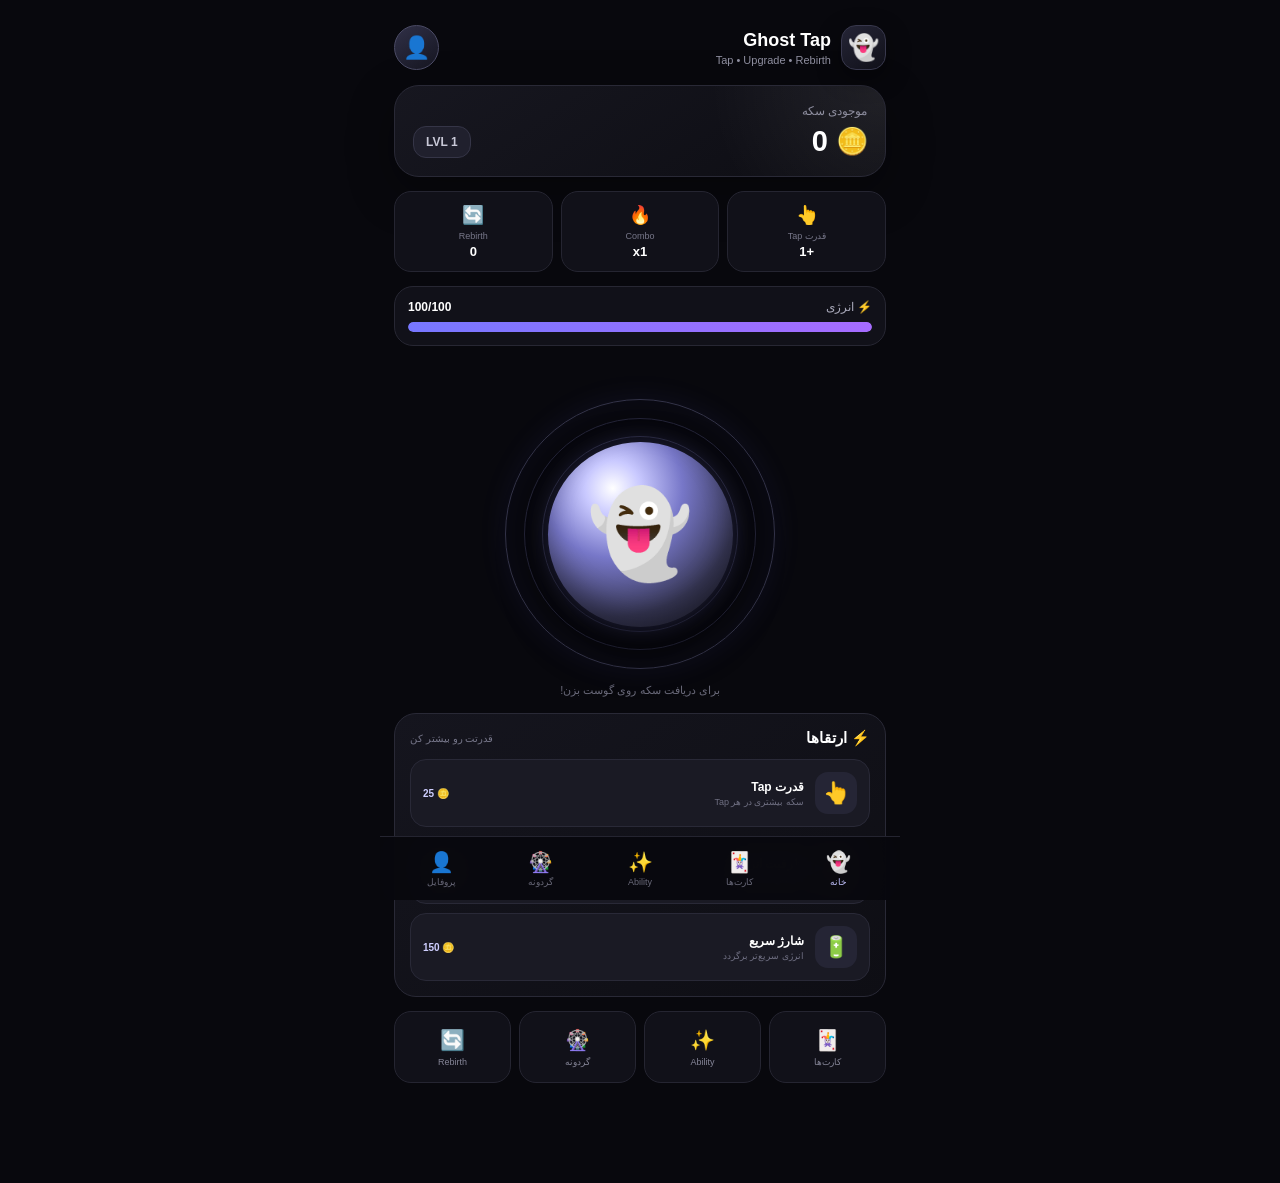
==== index.html @ aca02f4b "Create index.html" ====
<!DOCTYPE html><html lang="fa" dir="rtl">
<head>
<meta charset="UTF-8">
<meta name="viewport" content="width=device-width, initial-scale=1.0, maximum-scale=1.0, user-scalable=no">
<meta name="theme-color" content="#08080d">
<meta name="description" content="Ghost Tap - Tap, Upgrade, Rebirth, Become GOD">
<title>Ghost Tap 👻</title><style>
*{
    box-sizing:border-box;
    -webkit-tap-highlight-color:transparent;
    margin:0;
    padding:0;
}

html,body{
    width:100%;
    min-height:100%;
    background:#08080d;
    color:#fff;
    font-family:Arial,Tahoma,sans-serif;
}

body{
    overflow-x:hidden;
    user-select:none;
}

button{
    font-family:inherit;
    border:none;
    outline:none;
    cursor:pointer;
}

a{
    text-decoration:none;
    color:inherit;
}

.app{
    width:100%;
    max-width:520px;
    min-height:100vh;
    margin:auto;
    padding:14px 14px 100px;
    position:relative;
}

/* =========================
   HEADER
========================= */

.header{
    display:flex;
    align-items:center;
    justify-content:space-between;
    margin-bottom:15px;
}

.brand{
    display:flex;
    align-items:center;
    gap:10px;
}

.brand-icon{
    width:45px;
    height:45px;
    border-radius:15px;
    display:flex;
    align-items:center;
    justify-content:center;
    background:linear-gradient(145deg,#252536,#101019);
    border:1px solid #38384d;
    font-size:25px;
    box-shadow:0 8px 25px rgba(0,0,0,.4);
}

.brand-text h1{
    font-size:18px;
    font-weight:900;
}

.brand-text span{
    display:block;
    color:#8e8e9f;
    font-size:11px;
    margin-top:3px;
}

.profile-mini{
    width:45px;
    height:45px;
    border-radius:50%;
    background:linear-gradient(145deg,#303047,#151520);
    border:1px solid #4b4b65;
    display:flex;
    align-items:center;
    justify-content:center;
    font-size:22px;
}

/* =========================
   COIN CARD
========================= */

.coin-card{
    background:
        radial-gradient(circle at top right,rgba(255,255,255,.08),transparent 35%),
        linear-gradient(145deg,#171720,#0d0d13);
    border:1px solid #292936;
    border-radius:25px;
    padding:18px;
    box-shadow:0 15px 45px rgba(0,0,0,.35);
    margin-bottom:14px;
}

.coin-title{
    color:#8d8d9e;
    font-size:12px;
    margin-bottom:7px;
}

.coin-row{
    display:flex;
    align-items:center;
    justify-content:space-between;
}

.coin-value{
    display:flex;
    align-items:center;
    gap:9px;
    font-size:29px;
    font-weight:900;
    letter-spacing:-1px;
}

.coin-icon{
    font-size:26px;
}

.level-badge{
    padding:8px 12px;
    border-radius:13px;
    background:#20202d;
    border:1px solid #353547;
    color:#c9c9d8;
    font-size:12px;
    font-weight:bold;
}

/* =========================
   STATS
========================= */

.stats{
    display:grid;
    grid-template-columns:repeat(3,1fr);
    gap:8px;
    margin-bottom:14px;
}

.stat{
    background:#111119;
    border:1px solid #252531;
    border-radius:17px;
    padding:12px 7px;
    text-align:center;
}

.stat-icon{
    font-size:18px;
    margin-bottom:5px;
}

.stat-label{
    color:#777789;
    font-size:9px;
}

.stat-value{
    font-size:13px;
    font-weight:900;
    margin-top:3px;
}

/* =========================
   ENERGY
========================= */

.energy-box{
    background:#111119;
    border:1px solid #272733;
    border-radius:19px;
    padding:13px;
    margin-bottom:15px;
}

.energy-head{
    display:flex;
    justify-content:space-between;
    align-items:center;
    margin-bottom:8px;
    font-size:12px;
}

.energy-label{
    color:#aaaabb;
}

.energy-number{
    font-weight:900;
}

.energy-bar{
    width:100%;
    height:10px;
    background:#22222c;
    border-radius:20px;
    overflow:hidden;
}

.energy-fill{
    width:100%;
    height:100%;
    border-radius:20px;
    background:linear-gradient(90deg,#7777ff,#a66cff);
    transition:width .2s ease;
}

/* =========================
   TAP AREA
========================= */

.tap-section{
    text-align:center;
    padding-top:5px;
}

.combo{
    min-height:28px;
    font-size:16px;
    font-weight:900;
    color:#a9a9ff;
    opacity:0;
    transform:translateY(5px);
    transition:.2s;
}

.combo.show{
    opacity:1;
    transform:translateY(0);
}

.tap-zone{
    width:270px;
    height:270px;
    max-width:75vw;
    max-height:75vw;
    margin:5px auto 15px;
    position:relative;
    display:flex;
    align-items:center;
    justify-content:center;
}

.tap-ring{
    position:absolute;
    inset:0;
    border-radius:50%;
    border:1px solid #34344a;
    box-shadow:
        0 0 30px rgba(119,119,255,.08),
        inset 0 0 35px rgba(119,119,255,.05);
}

.tap-ring::before,
.tap-ring::after{
    content:"";
    position:absolute;
    border-radius:50%;
    border:1px solid #252537;
}

.tap-ring::before{
    inset:18px;
}

.tap-ring::after{
    inset:36px;
}

.ghost-button{
    width:185px;
    height:185px;
    border-radius:50%;
    background:
        radial-gradient(circle at 35% 25%,#ffffff,#c9c9ff 15%,#7777c8 38%,#373755 70%,#191923);
    box-shadow:
        0 0 25px rgba(135,135,255,.22),
        0 20px 45px rgba(0,0,0,.5),
        inset 0 -15px 25px rgba(0,0,0,.28);
    position:relative;
    transition:transform .08s,filter .15s;
    display:flex;
    align-items:center;
    justify-content:center;
    font-size:85px;
    z-index:3;
}

.ghost-button:active{
    transform:scale(.91);
    filter:brightness(1.25);
}

.ghost-button.disabled{
    filter:grayscale(1);
    opacity:.5;
}

.tap-hint{
    color:#696979;
    font-size:11px;
}

/* =========================
   FLOATING COINS
========================= */

.float{
    position:fixed;
    pointer-events:none;
    z-index:999;
    font-size:18px;
    font-weight:900;
    color:#ddd;
    animation:floatUp .8s ease-out forwards;
}

@keyframes floatUp{
    0%{
        opacity:1;
        transform:translate(-50%,0) scale(1);
    }
    100%{
        opacity:0;
        transform:translate(-50%,-90px) scale(1.35);
    }
}

/* =========================
   UPGRADE
========================= */

.upgrade-card{
    margin-top:16px;
    background:linear-gradient(145deg,#15151e,#0e0e14);
    border:1px solid #292936;
    border-radius:22px;
    padding:15px;
}

.section-title{
    display:flex;
    align-items:center;
    justify-content:space-between;
    margin-bottom:12px;
}

.section-title h2{
    font-size:15px;
}

.section-title span{
    color:#77778a;
    font-size:10px;
}

.upgrade-list{
    display:grid;
    gap:9px;
}

.upgrade{
    width:100%;
    background:#1a1a24;
    border:1px solid #292937;
    border-radius:16px;
    padding:12px;
    display:flex;
    align-items:center;
    gap:11px;
    color:#fff;
    text-align:right;
}

.upgrade:active{
    transform:scale(.98);
}

.upgrade-icon{
    width:42px;
    height:42px;
    border-radius:13px;
    background:#252535;
    display:flex;
    align-items:center;
    justify-content:center;
    font-size:21px;
}

.upgrade-info{
    flex:1;
}

.upgrade-name{
    font-size:12px;
    font-weight:900;
}

.upgrade-desc{
    color:#707083;
    font-size:9px;
    margin-top:3px;
}

.upgrade-cost{
    color:#cfcfff;
    font-size:10px;
    font-weight:900;
}

/* =========================
   QUICK MENU
========================= */

.quick-menu{
    display:grid;
    grid-template-columns:repeat(4,1fr);
    gap:8px;
    margin-top:14px;
}

.quick{
    min-height:72px;
    background:#111119;
    border:1px solid #252531;
    border-radius:17px;
    display:flex;
    flex-direction:column;
    justify-content:center;
    align-items:center;
    gap:5px;
    font-size:20px;
}

.quick span{
    font-size:9px;
    color:#858597;
}

.quick:active{
    transform:scale(.96);
}

/* =========================
   NAV
========================= */

.bottom-nav{
    position:fixed;
    z-index:100;
    bottom:0;
    left:50%;
    transform:translateX(-50%);
    width:100%;
    max-width:520px;
    padding:8px 12px calc(8px + env(safe-area-inset-bottom));
    background:rgba(8,8,13,.94);
    backdrop-filter:blur(15px);
    border-top:1px solid #242430;
    display:grid;
    grid-template-columns:repeat(5,1fr);
}

.nav-item{
    text-align:center;
    color:#696979;
    font-size:9px;
    padding:5px 0;
}

.nav-item div{
    font-size:20px;
    margin-bottom:3px;
}

.nav-item.active{
    color:#c3c3ff;
}

/* =========================
   TOAST
========================= */

.toast{
    position:fixed;
    z-index:1000;
    top:20px;
    left:50%;
    transform:translate(-50%,-20px);
    opacity:0;
    pointer-events:none;
    background:#20202c;
    border:1px solid #3a3a4e;
    border-radius:14px;
    padding:11px 16px;
    font-size:11px;
    font-weight:bold;
    transition:.25s;
    box-shadow:0 12px 35px rgba(0,0,0,.45);
    white-space:nowrap;
}

.toast.show{
    opacity:1;
    transform:translate(-50%,0);
}

/* =========================
   RESPONSIVE
========================= */

@media(max-width:360px){
    .app{
        padding-left:10px;
        padding-right:10px;
    }

    .ghost-button{
        width:160px;
        height:160px;
        font-size:70px;
    }

    .tap-zone{
        width:235px;
        height:235px;
    }

    .coin-value{
        font-size:25px;
    }
}

@media(min-width:700px){
    .app{
        padding-top:25px;
    }
}
</style></head><body><div class="app"><header class="header">
    <div class="brand">
        <div class="brand-icon">👻</div>
        <div class="brand-text">
            <h1>Ghost Tap</h1>
            <span>Tap • Upgrade • Rebirth</span>
        </div>
    </div>

    <a href="profile.html" class="profile-mini">👤</a>
</header>

<section class="coin-card">
    <div class="coin-title">موجودی سکه</div>

    <div class="coin-row">
        <div class="coin-value">
            <span class="coin-icon">🪙</span>
            <span id="coins">0</span>
        </div>

        <div class="level-badge">
            LVL <span id="level">1</span>
        </div>
    </div>
</section>

<section class="stats">

    <div class="stat">
        <div class="stat-icon">👆</div>
        <div class="stat-label">قدرت Tap</div>
        <div class="stat-value">+<span id="tapPower">1</span></div>
    </div>

    <div class="stat">
        <div class="stat-icon">🔥</div>
        <div class="stat-label">Combo</div>
        <div class="stat-value">x<span id="combo">1</span></div>
    </div>

    <div class="stat">
        <div class="stat-icon">🔄</div>
        <div class="stat-label">Rebirth</div>
        <div class="stat-value"><span id="rebirth">0</span></div>
    </div>

</section>

<section class="energy-box">

    <div class="energy-head">
        <span class="energy-label">⚡ انرژی</span>
        <span class="energy-number">
            <span id="energy">100</span>/<span id="maxEnergy">100</span>
        </span>
    </div>

    <div class="energy-bar">
        <div class="energy-fill" id="energyFill"></div>
    </div>

</section>

<section class="tap-section">

    <div class="combo" id="comboText">
        🔥 COMBO x<span id="comboTextValue">1</span>
    </div>

    <div class="tap-zone" id="tapZone">
        <div class="tap-ring"></div>

        <button class="ghost-button" id="tapButton" aria-label="Tap">
            👻
        </button>
    </div>

    <div class="tap-hint">
        برای دریافت سکه روی گوست بزن!
    </div>

</section>

<section class="upgrade-card">

    <div class="section-title">
        <h2>⚡ ارتقاها</h2>
        <span>قدرتت رو بیشتر کن</span>
    </div>

    <div class="upgrade-list">

        <button class="upgrade" onclick="buyUpgrade('tap')">
            <div class="upgrade-icon">👆</div>

            <div class="upgrade-info">
                <div class="upgrade-name">قدرت Tap</div>
                <div class="upgrade-desc">
                    سکه بیشتری در هر Tap
                </div>
            </div>

            <div class="upgrade-cost">
                🪙 <span id="tapCost">25</span>
            </div>
        </button>

        <button class="upgrade" onclick="buyUpgrade('energy')">
            <div class="upgrade-icon">⚡</div>

            <div class="upgrade-info">
                <div class="upgrade-name">ظرفیت انرژی</div>
                <div class="upgrade-desc">
                    افزایش حداکثر انرژی
                </div>
            </div>

            <div class="upgrade-cost">
                🪙 <span id="energyCost">100</span>
            </div>
        </button>

        <button class="upgrade" onclick="buyUpgrade('recharge')">
            <div class="upgrade-icon">🔋</div>

            <div class="upgrade-info">
                <div class="upgrade-name">شارژ سریع</div>
                <div class="upgrade-desc">
                    انرژی سریع‌تر برگردد
                </div>
            </div>

            <div class="upgrade-cost">
                🪙 <span id="rechargeCost">150</span>
            </div>
        </button>

    </div>

</section>

<section class="quick-menu">

    <a class="quick" href="cards.html">
        🃏
        <span>کارت‌ها</span>
    </a>

    <a class="quick" href="abilities.html">
        ✨
        <span>Ability</span>
    </a>

    <a class="quick" href="wheel.html">
        🎡
        <span>گردونه</span>
    </a>

    <a class="quick" href="rebirth.html">
        🔄
        <span>Rebirth</span>
    </a>

</section>

</div><nav class="bottom-nav"><a class="nav-item active" href="index.html">
    <div>👻</div>
    خانه
</a>

<a class="nav-item" href="cards.html">
    <div>🃏</div>
    کارت‌ها
</a>

<a class="nav-item" href="abilities.html">
    <div>✨</div>
    Ability
</a>

<a class="nav-item" href="wheel.html">
    <div>🎡</div>
    گردونه
</a>

<a class="nav-item" href="profile.html">
    <div>👤</div>
    پروفایل
</a>

</nav><div class="toast" id="toast"></div><script>
/* =========================================================
   GHOST TAP - CORE GAME SYSTEM
========================================================= */

const DEFAULTS = {
    coins: 0,
    energy: 100,
    maxEnergy: 100,

    tapPower: 1,
    combo: 1,

    rebirth: 0,
    xp: 0,

    tapLevel: 0,
    energyLevel: 0,
    rechargeLevel: 0,

    totalTaps: 0,
    totalCoins: 0,

    cards: {},
    abilities: {},
    inventory: {}
};

/* =========================================================
   SAFE STORAGE
========================================================= */

function getNumber(key, fallback){
    const value = Number(localStorage.getItem(key));

    if(Number.isFinite(value)){
        return value;
    }

    localStorage.setItem(key, fallback);
    return fallback;
}

function setNumber(key, value){
    localStorage.setItem(key, String(Math.max(0, Number(value) || 0)));
}

/* =========================================================
   INITIALIZE
========================================================= */

function initializeGame(){

    const values = {
        ghostCoins: DEFAULTS.coins,
        ghostEnergy: DEFAULTS.energy,
        ghostMaxEnergy: DEFAULTS.maxEnergy,

        ghostTapPower: DEFAULTS.tapPower,
        ghostCombo: DEFAULTS.combo,

        ghostRebirths: DEFAULTS.rebirth,
        ghostXP: DEFAULTS.xp,

        ghostTapLevel: DEFAULTS.tapLevel,
        ghostEnergyLevel: DEFAULTS.energyLevel,
        ghostRechargeLevel: DEFAULTS.rechargeLevel,

        ghostTotalTaps: DEFAULTS.totalTaps,
        ghostTotalCoins: DEFAULTS.totalCoins
    };

    Object.keys(values).forEach(key=>{
        if(localStorage.getItem(key) === null){
            localStorage.setItem(key,String(values[key]));
        }
    });

    if(localStorage.getItem("ghostCards") === null){
        localStorage.setItem("ghostCards","{}");
    }

    if(localStorage.getItem("ghostAbilities") === null){
        localStorage.setItem("ghostAbilities","{}");
    }

    if(localStorage.getItem("ghostInventory") === null){
        localStorage.setItem("ghostInventory","{}");
    }
}

/* =========================================================
   GAME STATE
========================================================= */

let coins = 0;
let energy = 100;
let maxEnergy = 100;

let tapPower = 1;
let combo = 1;
let rebirth = 0;

let xp = 0;

let tapLevel = 0;
let energyLevel = 0;
let rechargeLevel = 0;

let totalTaps = 0;
let totalCoins = 0;

let comboTimer = null;

/* =========================================================
   LOAD STATE
========================================================= */

function loadGame(){

    coins = getNumber("ghostCoins",0);
    energy = getNumber("ghostEnergy",100);
    maxEnergy = getNumber("ghostMaxEnergy",100);

    tapPower = getNumber("ghostTapPower",1);
    combo = getNumber("ghostCombo",1);

    rebirth = getNumber("ghostRebirths",0);
    xp = getNumber("ghostXP",0);

    tapLevel = getNumber("ghostTapLevel",0);
    energyLevel = getNumber("ghostEnergyLevel",0);
    rechargeLevel = getNumber("ghostRechargeLevel",0);

    totalTaps = getNumber("ghostTotalTaps",0);
    totalCoins = getNumber("ghostTotalCoins",0);

    if(energy > maxEnergy){
        energy = maxEnergy;
    }

    updateUI();
}

/* =========================================================
   SAVE STATE
========================================================= */

function saveGame(){

    setNumber("ghostCoins",coins);
    setNumber("ghostEnergy",energy);
    setNumber("ghostMaxEnergy",maxEnergy);

    setNumber("ghostTapPower",tapPower);
    setNumber("ghostCombo",combo);

    setNumber("ghostRebirths",rebirth);
    setNumber("ghostXP",xp);

    setNumber("ghostTapLevel",tapLevel);
    setNumber("ghostEnergyLevel",energyLevel);
    setNumber("ghostRechargeLevel",rechargeLevel);

    setNumber("ghostTotalTaps",totalTaps);
    setNumber("ghostTotalCoins",totalCoins);
}

/* =========================================================
   REBIRTH MULTIPLIER
========================================================= */

function getRebirthMultiplier(){

    if(rebirth <= 0) return 1;
    if(rebirth === 1) return 2;
    if(rebirth === 2) return 3;
    if(rebirth === 3) return 5;
    if(rebirth === 4) return 10;

    return 10 + ((rebirth - 4) * 5);
}

/* =========================================================
   CARD MULTIPLIER HOOK
   این تابع بعداً با cards.html متصل می‌شود.
========================================================= */

function getCardMultiplier(){
    let multiplier = 1;

    try{
        const cards = JSON.parse(
            localStorage.getItem("ghostCards") || "{}"
        );

        Object.keys(cards).forEach(id=>{
            const card = cards[id];

            if(card && card.active && Number(card.multiplier)){
                multiplier += Number(card.multiplier);
            }
        });

    }catch(error){
        console.warn("Card data error:",error);
    }

    return multiplier;
}

/* =========================================================
   ABILITY MULTIPLIER HOOK
========================================================= */

function getAbilityMultiplier(){

    let multiplier = 1;

    try{
        const abilities = JSON.parse(
            localStorage.getItem("ghostAbilities") || "{}"
        );

        Object.keys(abilities).forEach(id=>{
            const ability = abilities[id];

            if(
                ability &&
                ability.active &&
                Number(ability.tapMultiplier)
            ){
                multiplier += Number(ability.tapMultiplier);
            }
        });

    }catch(error){
        console.warn("Ability data error:",error);
    }

    return multiplier;
}

/* =========================================================
   TOTAL TAP REWARD
========================================================= */

function calculateTapReward(){

    const rebirthMultiplier = getRebirthMultiplier();
    const cardMultiplier = getCardMultiplier();
    const abilityMultiplier = getAbilityMultiplier();

    let reward =
        tapPower *
        combo *
        rebirthMultiplier *
        cardMultiplier *
        abilityMultiplier;

    reward = Math.max(1,Math.floor(reward));

    return reward;
}

/* =========================================================
   TAP
========================================================= */

function tap(event){

    if(energy <= 0){
        showToast("⚡ انرژی نداری!");
        return;
    }

    energy -= 1;

    totalTaps += 1;

    combo = Math.min(combo + 1,100);

    const reward = calculateTapReward();

    coins += reward;
    totalCoins += reward;

    xp += Math.max(1,Math.floor(reward / 5));

    showFloatingCoins(
        event,
        "+" + formatNumber(reward)
    );

    showCombo();

    updateUI();

    saveGame();

    clearTimeout(comboTimer);

    comboTimer = setTimeout(()=>{
        combo = 1;
        updateUI();
        saveGame();
    },1800);
}

/* =========================================================
   FLOATING REWARD
========================================================= */

function showFloatingCoins(event,text){

    const element = document.createElement("div");

    element.className = "float";
    element.textContent = "🪙 " + text;

    let x = window.innerWidth / 2;
    let y = window.innerHeight / 2;

    if(event && event.clientX){
        x = event.clientX;
        y = event.clientY;
    }

    element.style.left = x + "px";
    element.style.top = y + "px";

    document.body.appendChild(element);

    setTimeout(()=>{
        element.remove();
    },800);
}

/* =========================================================
   COMBO
========================================================= */

function showCombo(){

    const box = document.getElementById("comboText");
    const value = document.getElementById("comboTextValue");

    value.textContent = combo;

    box.classList.add("show");

    setTimeout(()=>{
        if(combo <= 1){
            box.classList.remove("show");
        }
    },300);
}

/* =========================================================
   UPGRADE COSTS
========================================================= */

function getTapUpgradeCost(){

    return Math.floor(
        25 * Math.pow(1.65,tapLevel)
    );
}

function getEnergyUpgradeCost(){

    return Math.floor(
        100 * Math.pow(1.75,energyLevel)
    );
}

function getRechargeUpgradeCost(){

    return Math.floor(
        150 * Math.pow(1.8,rechargeLevel)
    );
}

/* =========================================================
   UPGRADE
========================================================= */

function buyUpgrade(type){

    let cost = 0;

    if(type === "tap"){

        cost = getTapUpgradeCost();

        if(coins < cost){
            showToast("🪙 سکه کافی نیست!");
            return;
        }

        coins -= cost;

        tapLevel += 1;

        tapPower += 1;

        xp += 10;

        showToast("👆 قدرت Tap افزایش یافت!");

    }

    else if(type === "energy"){

        cost = getEnergyUpgradeCost();

        if(coins < cost){
            showToast("🪙 سکه کافی نیست!");
            return;
        }

        coins -= cost;

        energyLevel += 1;

        maxEnergy += 10;

        energy = Math.min(maxEnergy,energy + 10);

        xp += 15;

        showToast("⚡ ظرفیت انرژی افزایش یافت!");

    }

    else if(type === "recharge"){

        cost = getRechargeUpgradeCost();

        if(coins < cost){
            showToast("🪙 سکه کافی نیست!");
            return;
        }

        coins -= cost;

        rechargeLevel += 1;

        xp += 20;

        showToast("🔋 سرعت شارژ افزایش یافت!");

    }

    updateUI();
    saveGame();
}

/* =========================================================
   ENERGY REGEN
========================================================= */

function regenerateEnergy(){

    if(energy >= maxEnergy){
        return;
    }

    let amount = 1;

    if(rechargeLevel >= 1){
        amount += Math.floor(rechargeLevel / 2);
    }

    energy = Math.min(
        maxEnergy,
        energy + amount
    );

    updateUI();
    saveGame();
}

setInterval(regenerateEnergy,1000);

/* =========================================================
   LEVEL SYSTEM
========================================================= */

function getLevel(){

    return Math.floor(
        xp / 100
    ) + 1;
}

/* =========================================================
   NUMBER FORMAT
========================================================= */

function formatNumber(number){

    number = Math.floor(Number(number) || 0);

    if(number >= 1000000000000){
        return (number / 1000000000000).toFixed(2) + "T";
    }

    if(number >= 1000000000){
        return (number / 1000000000).toFixed(2) + "B";
    }

    if(number >= 1000000){
        return (number / 1000000).toFixed(2) + "M";
    }

    if(number >= 1000){
        return (number / 1000).toFixed(2) + "K";
    }

    return number.toLocaleString("en-US");
}

/* =========================================================
   UI
========================================================= */

function updateUI(){

    const coinsEl = document.getElementById("coins");
    const energyEl = document.getElementById("energy");
    const maxEnergyEl = document.getElementById("maxEnergy");

    const tapPowerEl = document.getElementById("tapPower");
    const comboEl = document.getElementById("combo");
    const rebirthEl = document.getElementById("rebirth");

    const levelEl = document.getElementById("level");
    const energyFill = document.getElementById("energyFill");

    const tapCost = document.getElementById("tapCost");
    const energyCost = document.getElementById("energyCost");
    const rechargeCost = document.getElementById("rechargeCost");

    if(coinsEl){
        coinsEl.textContent = formatNumber(coins);
    }

    if(energyEl){
        energyEl.textContent = Math.floor(energy);
    }

    if(maxEnergyEl){
        maxEnergyEl.textContent = Math.floor(maxEnergy);
    }

    if(tapPowerEl){
        tapPowerEl.textContent = formatNumber(tapPower);
    }

    if(comboEl){
        comboEl.textContent = combo;
    }

    if(rebirthEl){
        rebirthEl.textContent = rebirth;
    }

    if(levelEl){
        levelEl.textContent = getLevel();
    }

    if(energyFill){

        const percent =
            Math.max(
                0,
                Math.min(
                    100,
                    (energy / maxEnergy) * 100
                )
            );

        energyFill.style.width = percent + "%";
    }

    if(tapCost){
        tapCost.textContent =
            formatNumber(getTapUpgradeCost());
    }

    if(energyCost){
        energyCost.textContent =
            formatNumber(getEnergyUpgradeCost());
    }

    if(rechargeCost){
        rechargeCost.textContent =
            formatNumber(getRechargeUpgradeCost());
    }

    const button = document.getElementById("tapButton");

    if(button){

        if(energy <= 0){
            button.classList.add("disabled");
        }else{
            button.classList.remove("disabled");
        }
    }
}

/* =========================================================
   TOAST
========================================================= */

let toastTimer = null;

function showToast(message){

    const toast =
        document.getElementById("toast");

    if(!toast) return;

    toast.textContent = message;

    toast.classList.add("show");

    clearTimeout(toastTimer);

    toastTimer = setTimeout(()=>{
        toast.classList.remove("show");
    },1600);
}

/* =========================================================
   TAP BUTTON EVENTS
========================================================= */

const tapButton =
    document.getElementById("tapButton");

tapButton.addEventListener(
    "pointerdown",
    function(event){

        event.preventDefault();

        tap(event);
    }
);

/* =========================================================
   PREVENT DOUBLE ZOOM
========================================================= */

document.addEventListener(
    "dblclick",
    function(event){
        event.preventDefault();
    },
    {passive:false}
);

/* =========================================================
   VISIBILITY SAVE
========================================================= */

document.addEventListener(
    "visibilitychange",
    function(){

        if(document.hidden){
            saveGame();
        }
    }
);

/* =========================================================
   PAGE CLOSE SAVE
========================================================= */

window.addEventListener(
    "beforeunload",
    function(){
        saveGame();
    }
);

/* =========================================================
   START
========================================================= */

initializeGame();
loadGame();

/* =========================================================
   DEBUG ACCESS
   فقط برای توسعه
========================================================= */

window.GhostTap = {

    getState:function(){

        return {
            coins,
            energy,
            maxEnergy,
            tapPower,
            combo,
            rebirth,
            xp,
            tapLevel,
            energyLevel,
            rechargeLevel,
            totalTaps,
            totalCoins,
            level:getLevel(),
            rebirthMultiplier:getRebirthMultiplier()
        };

    },

    save:saveGame,

    reload:function(){
        loadGame();
    }

};

</script></body>
  </html>
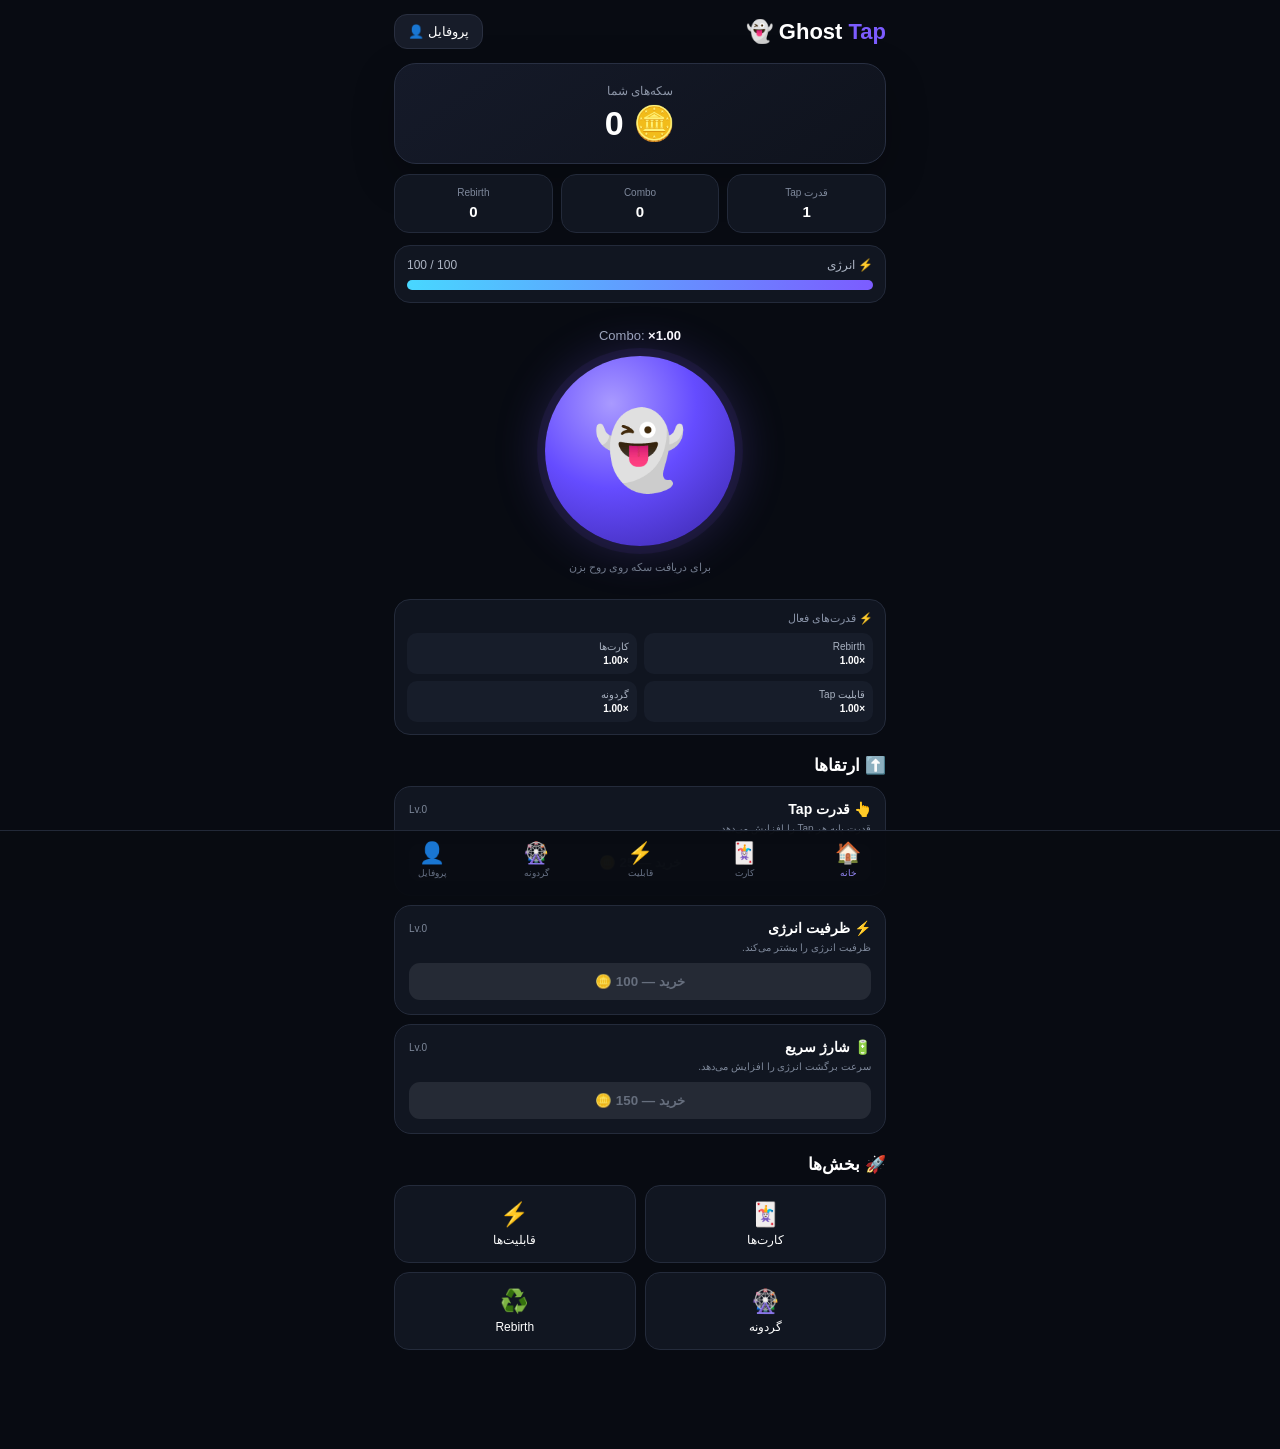
==== commit 3ed5f772: "Update index.html" ====
--- a/index.html
+++ b/index.html
@@ -1,1489 +1,1957 @@
-<!DOCTYPE html><html lang="fa" dir="rtl">
+<!DOCTYPE html>
+<html lang="fa" dir="rtl">
 <head>
 <meta charset="UTF-8">
-<meta name="viewport" content="width=device-width, initial-scale=1.0, maximum-scale=1.0, user-scalable=no">
-<meta name="theme-color" content="#08080d">
-<meta name="description" content="Ghost Tap - Tap, Upgrade, Rebirth, Become GOD">
-<title>Ghost Tap 👻</title><style>
+<meta name="viewport" content="width=device-width,initial-scale=1.0,user-scalable=no">
+<meta name="theme-color" content="#080b12">
+<title>Ghost Tap 👻</title>
+
+<style>
 *{
-    box-sizing:border-box;
-    -webkit-tap-highlight-color:transparent;
-    margin:0;
-    padding:0;
-}
-
-html,body{
-    width:100%;
-    min-height:100%;
-    background:#08080d;
-    color:#fff;
-    font-family:Arial,Tahoma,sans-serif;
+  box-sizing:border-box;
+  margin:0;
+  padding:0;
+  -webkit-tap-highlight-color:transparent;
 }
 
 body{
-    overflow-x:hidden;
-    user-select:none;
+  background:#080b12;
+  color:#fff;
+  font-family:Tahoma,Arial,sans-serif;
+  min-height:100vh;
+  padding-bottom:85px;
 }
 
 button{
-    font-family:inherit;
-    border:none;
-    outline:none;
-    cursor:pointer;
-}
-
-a{
-    text-decoration:none;
-    color:inherit;
-}
-
-.app{
-    width:100%;
-    max-width:520px;
-    min-height:100vh;
-    margin:auto;
-    padding:14px 14px 100px;
-    position:relative;
-}
-
-/* =========================
-   HEADER
-========================= */
-
+  font-family:inherit;
+}
+
+.container{
+  width:100%;
+  max-width:520px;
+  margin:auto;
+  padding:14px;
+}
+
+/* HEADER */
 .header{
-    display:flex;
-    align-items:center;
-    justify-content:space-between;
-    margin-bottom:15px;
-}
-
-.brand{
-    display:flex;
-    align-items:center;
-    gap:10px;
-}
-
-.brand-icon{
-    width:45px;
-    height:45px;
-    border-radius:15px;
-    display:flex;
-    align-items:center;
-    justify-content:center;
-    background:linear-gradient(145deg,#252536,#101019);
-    border:1px solid #38384d;
-    font-size:25px;
-    box-shadow:0 8px 25px rgba(0,0,0,.4);
-}
-
-.brand-text h1{
-    font-size:18px;
-    font-weight:900;
-}
-
-.brand-text span{
-    display:block;
-    color:#8e8e9f;
-    font-size:11px;
-    margin-top:3px;
-}
-
-.profile-mini{
-    width:45px;
-    height:45px;
-    border-radius:50%;
-    background:linear-gradient(145deg,#303047,#151520);
-    border:1px solid #4b4b65;
-    display:flex;
-    align-items:center;
-    justify-content:center;
-    font-size:22px;
-}
-
-/* =========================
-   COIN CARD
-========================= */
-
+  display:flex;
+  justify-content:space-between;
+  align-items:center;
+  margin-bottom:14px;
+}
+
+.logo{
+  font-size:22px;
+  font-weight:900;
+}
+
+.logo span{
+  color:#7c5cff;
+}
+
+.profile-btn{
+  text-decoration:none;
+  color:#fff;
+  background:#171c29;
+  border:1px solid #292f40;
+  border-radius:13px;
+  padding:9px 13px;
+  font-size:13px;
+}
+
+/* COIN */
 .coin-card{
-    background:
-        radial-gradient(circle at top right,rgba(255,255,255,.08),transparent 35%),
-        linear-gradient(145deg,#171720,#0d0d13);
-    border:1px solid #292936;
-    border-radius:25px;
-    padding:18px;
-    box-shadow:0 15px 45px rgba(0,0,0,.35);
-    margin-bottom:14px;
-}
-
-.coin-title{
-    color:#8d8d9e;
-    font-size:12px;
-    margin-bottom:7px;
-}
-
-.coin-row{
-    display:flex;
-    align-items:center;
-    justify-content:space-between;
-}
-
-.coin-value{
-    display:flex;
-    align-items:center;
-    gap:9px;
+  background:linear-gradient(145deg,#151a29,#0f131d);
+  border:1px solid #282f42;
+  border-radius:22px;
+  padding:20px;
+  text-align:center;
+  box-shadow:0 15px 40px rgba(0,0,0,.25);
+}
+
+.coin-label{
+  color:#8d96a8;
+  font-size:12px;
+}
+
+.coins{
+  font-size:34px;
+  font-weight:900;
+  margin-top:5px;
+  direction:ltr;
+}
+
+.coin-symbol{
+  font-size:22px;
+}
+
+/* STATS */
+.stats{
+  display:grid;
+  grid-template-columns:repeat(3,1fr);
+  gap:8px;
+  margin-top:10px;
+}
+
+.stat{
+  background:#111621;
+  border:1px solid #232a3a;
+  border-radius:15px;
+  padding:12px 6px;
+  text-align:center;
+}
+
+.stat-title{
+  color:#7f899c;
+  font-size:10px;
+}
+
+.stat-value{
+  font-size:15px;
+  font-weight:900;
+  margin-top:5px;
+}
+
+/* ENERGY */
+.energy-box{
+  margin-top:12px;
+  background:#111621;
+  border:1px solid #232a3a;
+  border-radius:16px;
+  padding:12px;
+}
+
+.energy-top{
+  display:flex;
+  justify-content:space-between;
+  color:#aeb6c5;
+  font-size:12px;
+  margin-bottom:8px;
+}
+
+.energy-bar{
+  height:10px;
+  background:#252b38;
+  border-radius:99px;
+  overflow:hidden;
+}
+
+.energy-fill{
+  height:100%;
+  width:100%;
+  background:linear-gradient(90deg,#48d7ff,#7c5cff);
+  transition:.2s;
+}
+
+/* TAP */
+.tap-area{
+  text-align:center;
+  padding:25px 0 20px;
+}
+
+.combo{
+  color:#9da7ba;
+  font-size:13px;
+  margin-bottom:13px;
+}
+
+.combo strong{
+  color:#fff;
+}
+
+.tap-button{
+  width:190px;
+  height:190px;
+  border:none;
+  border-radius:50%;
+  cursor:pointer;
+  background:radial-gradient(circle at 35% 25%,#a99aff,#654cff 45%,#3925a5);
+  box-shadow:
+    0 0 0 8px rgba(124,92,255,.08),
+    0 0 50px rgba(124,92,255,.28);
+  font-size:75px;
+  user-select:none;
+  transition:.08s;
+}
+
+.tap-button:active{
+  transform:scale(.91);
+}
+
+.tap-button.disabled{
+  filter:grayscale(1);
+  opacity:.55;
+}
+
+.tap-hint{
+  margin-top:15px;
+  color:#70798b;
+  font-size:11px;
+}
+
+/* MULTIPLIERS */
+.multiplier-box{
+  margin-top:5px;
+  background:#101520;
+  border:1px solid #242b3b;
+  border-radius:16px;
+  padding:12px;
+}
+
+.multiplier-title{
+  font-size:11px;
+  color:#8993a7;
+  margin-bottom:8px;
+}
+
+.multiplier-grid{
+  display:grid;
+  grid-template-columns:repeat(2,1fr);
+  gap:7px;
+}
+
+.mult{
+  background:#171d2a;
+  border-radius:10px;
+  padding:8px;
+  font-size:10px;
+  color:#aab3c2;
+}
+
+.mult b{
+  color:#fff;
+  display:block;
+  margin-top:3px;
+}
+
+/* UPGRADES */
+.section-title{
+  margin:20px 0 10px;
+  font-size:17px;
+  font-weight:900;
+}
+
+.upgrades{
+  display:grid;
+  gap:9px;
+}
+
+.upgrade{
+  background:#111621;
+  border:1px solid #242b3b;
+  border-radius:17px;
+  padding:14px;
+}
+
+.upgrade-top{
+  display:flex;
+  justify-content:space-between;
+  align-items:center;
+}
+
+.upgrade-name{
+  font-size:14px;
+  font-weight:800;
+}
+
+.level{
+  color:#7d8799;
+  font-size:10px;
+}
+
+.upgrade-desc{
+  color:#7d8799;
+  font-size:10px;
+  margin:6px 0 10px;
+}
+
+.buy{
+  width:100%;
+  border:none;
+  border-radius:11px;
+  padding:11px;
+  background:#242bff;
+  color:#fff;
+  font-weight:900;
+  cursor:pointer;
+}
+
+.buy:disabled{
+  background:#252a35;
+  color:#666e7d;
+}
+
+/* QUICK */
+.quick{
+  display:grid;
+  grid-template-columns:repeat(2,1fr);
+  gap:9px;
+}
+
+.quick a{
+  text-decoration:none;
+  color:#fff;
+  background:#111621;
+  border:1px solid #242b3b;
+  border-radius:15px;
+  padding:15px 10px;
+  text-align:center;
+  font-size:12px;
+}
+
+.quick-icon{
+  display:block;
+  font-size:23px;
+  margin-bottom:5px;
+}
+
+/* FLOAT */
+.float-coin{
+  position:fixed;
+  pointer-events:none;
+  font-weight:900;
+  color:#ffd95a;
+  animation:floatUp .8s ease-out forwards;
+  z-index:9999;
+}
+
+@keyframes floatUp{
+  from{
+    opacity:1;
+    transform:translateY(0) scale(1);
+  }
+  to{
+    opacity:0;
+    transform:translateY(-85px) scale(1.15);
+  }
+}
+
+/* TOAST */
+.toast{
+  position:fixed;
+  left:50%;
+  bottom:85px;
+  transform:translateX(-50%) translateY(20px);
+  background:#171d29;
+  border:1px solid #30384a;
+  color:#fff;
+  padding:11px 15px;
+  border-radius:13px;
+  font-size:11px;
+  opacity:0;
+  pointer-events:none;
+  transition:.25s;
+  z-index:9999;
+  white-space:nowrap;
+}
+
+.toast.show{
+  opacity:1;
+  transform:translateX(-50%) translateY(0);
+}
+
+/* NAV */
+.bottom-nav{
+  position:fixed;
+  bottom:0;
+  left:0;
+  right:0;
+  height:70px;
+  background:rgba(9,12,18,.96);
+  border-top:1px solid #222938;
+  display:flex;
+  justify-content:center;
+  z-index:1000;
+}
+
+.nav-inner{
+  width:100%;
+  max-width:520px;
+  display:grid;
+  grid-template-columns:repeat(5,1fr);
+}
+
+.bottom-nav a{
+  color:#687286;
+  text-decoration:none;
+  text-align:center;
+  font-size:9px;
+  padding-top:10px;
+}
+
+.bottom-nav a.active{
+  color:#9b8cff;
+}
+
+.nav-icon{
+  display:block;
+  font-size:21px;
+  margin-bottom:3px;
+}
+
+@media(max-width:350px){
+  .tap-button{
+    width:165px;
+    height:165px;
+  }
+
+  .coins{
     font-size:29px;
-    font-weight:900;
-    letter-spacing:-1px;
-}
-
-.coin-icon{
-    font-size:26px;
-}
-
-.level-badge{
-    padding:8px 12px;
-    border-radius:13px;
-    background:#20202d;
-    border:1px solid #353547;
-    color:#c9c9d8;
-    font-size:12px;
-    font-weight:bold;
-}
-
-/* =========================
-   STATS
-========================= */
-
-.stats{
-    display:grid;
-    grid-template-columns:repeat(3,1fr);
-    gap:8px;
-    margin-bottom:14px;
-}
-
-.stat{
-    background:#111119;
-    border:1px solid #252531;
-    border-radius:17px;
-    padding:12px 7px;
-    text-align:center;
-}
-
-.stat-icon{
-    font-size:18px;
-    margin-bottom:5px;
-}
-
-.stat-label{
-    color:#777789;
-    font-size:9px;
-}
-
-.stat-value{
-    font-size:13px;
-    font-weight:900;
-    margin-top:3px;
-}
-
-/* =========================
-   ENERGY
-========================= */
-
-.energy-box{
-    background:#111119;
-    border:1px solid #272733;
-    border-radius:19px;
-    padding:13px;
-    margin-bottom:15px;
-}
-
-.energy-head{
-    display:flex;
-    justify-content:space-between;
-    align-items:center;
-    margin-bottom:8px;
-    font-size:12px;
-}
-
-.energy-label{
-    color:#aaaabb;
-}
-
-.energy-number{
-    font-weight:900;
-}
-
-.energy-bar{
-    width:100%;
-    height:10px;
-    background:#22222c;
-    border-radius:20px;
-    overflow:hidden;
-}
-
-.energy-fill{
-    width:100%;
-    height:100%;
-    border-radius:20px;
-    background:linear-gradient(90deg,#7777ff,#a66cff);
-    transition:width .2s ease;
-}
-
-/* =========================
-   TAP AREA
-========================= */
-
-.tap-section{
-    text-align:center;
-    padding-top:5px;
-}
-
-.combo{
-    min-height:28px;
-    font-size:16px;
-    font-weight:900;
-    color:#a9a9ff;
-    opacity:0;
-    transform:translateY(5px);
-    transition:.2s;
-}
-
-.combo.show{
-    opacity:1;
-    transform:translateY(0);
-}
-
-.tap-zone{
-    width:270px;
-    height:270px;
-    max-width:75vw;
-    max-height:75vw;
-    margin:5px auto 15px;
-    position:relative;
-    display:flex;
-    align-items:center;
-    justify-content:center;
-}
-
-.tap-ring{
-    position:absolute;
-    inset:0;
-    border-radius:50%;
-    border:1px solid #34344a;
-    box-shadow:
-        0 0 30px rgba(119,119,255,.08),
-        inset 0 0 35px rgba(119,119,255,.05);
-}
-
-.tap-ring::before,
-.tap-ring::after{
-    content:"";
-    position:absolute;
-    border-radius:50%;
-    border:1px solid #252537;
-}
-
-.tap-ring::before{
-    inset:18px;
-}
-
-.tap-ring::after{
-    inset:36px;
-}
-
-.ghost-button{
-    width:185px;
-    height:185px;
-    border-radius:50%;
-    background:
-        radial-gradient(circle at 35% 25%,#ffffff,#c9c9ff 15%,#7777c8 38%,#373755 70%,#191923);
-    box-shadow:
-        0 0 25px rgba(135,135,255,.22),
-        0 20px 45px rgba(0,0,0,.5),
-        inset 0 -15px 25px rgba(0,0,0,.28);
-    position:relative;
-    transition:transform .08s,filter .15s;
-    display:flex;
-    align-items:center;
-    justify-content:center;
-    font-size:85px;
-    z-index:3;
-}
-
-.ghost-button:active{
-    transform:scale(.91);
-    filter:brightness(1.25);
-}
-
-.ghost-button.disabled{
-    filter:grayscale(1);
-    opacity:.5;
-}
-
-.tap-hint{
-    color:#696979;
-    font-size:11px;
-}
-
-/* =========================
-   FLOATING COINS
-========================= */
-
-.float{
-    position:fixed;
-    pointer-events:none;
-    z-index:999;
-    font-size:18px;
-    font-weight:900;
-    color:#ddd;
-    animation:floatUp .8s ease-out forwards;
-}
-
-@keyframes floatUp{
-    0%{
-        opacity:1;
-        transform:translate(-50%,0) scale(1);
+  }
+}
+</style>
+</head>
+
+<body>
+
+<div class="container">
+
+  <div class="header">
+    <div class="logo">Ghost <span>Tap</span> 👻</div>
+    <a class="profile-btn" href="profile.html">پروفایل 👤</a>
+  </div>
+
+  <div class="coin-card">
+    <div class="coin-label">سکه‌های شما</div>
+    <div class="coins">
+      <span id="coins">0</span> 🪙
+    </div>
+  </div>
+
+  <div class="stats">
+    <div class="stat">
+      <div class="stat-title">قدرت Tap</div>
+      <div class="stat-value" id="tapPower">1</div>
+    </div>
+
+    <div class="stat">
+      <div class="stat-title">Combo</div>
+      <div class="stat-value" id="combo">0</div>
+    </div>
+
+    <div class="stat">
+      <div class="stat-title">Rebirth</div>
+      <div class="stat-value" id="rebirth">0</div>
+    </div>
+  </div>
+
+  <div class="energy-box">
+    <div class="energy-top">
+      <span>⚡ انرژی</span>
+      <span id="energyText">100 / 100</span>
+    </div>
+
+    <div class="energy-bar">
+      <div class="energy-fill" id="energyFill"></div>
+    </div>
+  </div>
+
+  <div class="tap-area">
+
+    <div class="combo">
+      Combo:
+      <strong id="comboText">×1</strong>
+    </div>
+
+    <button id="tapButton" class="tap-button">
+      👻
+    </button>
+
+    <div class="tap-hint">
+      برای دریافت سکه روی روح بزن
+    </div>
+
+  </div>
+
+  <div class="multiplier-box">
+
+    <div class="multiplier-title">
+      ⚡ قدرت‌های فعال
+    </div>
+
+    <div class="multiplier-grid">
+
+      <div class="mult">
+        Rebirth
+        <b id="rebirthMult">×1</b>
+      </div>
+
+      <div class="mult">
+        کارت‌ها
+        <b id="cardMult">×1</b>
+      </div>
+
+      <div class="mult">
+        قابلیت Tap
+        <b id="abilityTapMult">×1</b>
+      </div>
+
+      <div class="mult">
+        گردونه
+        <b id="wheelMult">×1</b>
+      </div>
+
+    </div>
+  </div>
+
+  <div class="section-title">⬆️ ارتقاها</div>
+
+  <div class="upgrades">
+
+    <div class="upgrade">
+      <div class="upgrade-top">
+        <div class="upgrade-name">👆 قدرت Tap</div>
+        <div class="level" id="tapLevel">Lv.0</div>
+      </div>
+
+      <div class="upgrade-desc">
+        قدرت پایه هر Tap را افزایش می‌دهد.
+      </div>
+
+      <button class="buy" id="tapUpgrade">
+        خرید — 25 🪙
+      </button>
+    </div>
+
+    <div class="upgrade">
+      <div class="upgrade-top">
+        <div class="upgrade-name">⚡ ظرفیت انرژی</div>
+        <div class="level" id="energyLevel">Lv.0</div>
+      </div>
+
+      <div class="upgrade-desc">
+        ظرفیت انرژی را بیشتر می‌کند.
+      </div>
+
+      <button class="buy" id="energyUpgrade">
+        خرید — 100 🪙
+      </button>
+    </div>
+
+    <div class="upgrade">
+      <div class="upgrade-top">
+        <div class="upgrade-name">🔋 شارژ سریع</div>
+        <div class="level" id="rechargeLevel">Lv.0</div>
+      </div>
+
+      <div class="upgrade-desc">
+        سرعت برگشت انرژی را افزایش می‌دهد.
+      </div>
+
+      <button class="buy" id="rechargeUpgrade">
+        خرید — 150 🪙
+      </button>
+    </div>
+
+  </div>
+
+  <div class="section-title">🚀 بخش‌ها</div>
+
+  <div class="quick">
+
+    <a href="cards.html">
+      <span class="quick-icon">🃏</span>
+      کارت‌ها
+    </a>
+
+    <a href="abilities.html">
+      <span class="quick-icon">⚡</span>
+      قابلیت‌ها
+    </a>
+
+    <a href="wheel.html">
+      <span class="quick-icon">🎡</span>
+      گردونه
+    </a>
+
+    <a href="rebirth.html">
+      <span class="quick-icon">♻️</span>
+      Rebirth
+    </a>
+
+  </div>
+
+</div>
+
+<div class="toast" id="toast"></div>
+
+<div class="bottom-nav">
+
+  <div class="nav-inner">
+
+    <a href="index.html" class="active">
+      <span class="nav-icon">🏠</span>
+      خانه
+    </a>
+
+    <a href="cards.html">
+      <span class="nav-icon">🃏</span>
+      کارت
+    </a>
+
+    <a href="abilities.html">
+      <span class="nav-icon">⚡</span>
+      قابلیت
+    </a>
+
+    <a href="wheel.html">
+      <span class="nav-icon">🎡</span>
+      گردونه
+    </a>
+
+    <a href="profile.html">
+      <span class="nav-icon">👤</span>
+      پروفایل
+    </a>
+
+  </div>
+
+</div>
+
+<script>
+
+/* =========================================================
+   GHOST TAP — CORE ENGINE
+   ========================================================= */
+
+const STORAGE = {
+
+  coins: "ghostCoins",
+  energy: "ghostEnergy",
+  maxEnergy: "ghostMaxEnergy",
+
+  tapPower: "ghostTapPower",
+
+  combo: "ghostCombo",
+
+  rebirths: "ghostRebirths",
+
+  xp: "ghostXP",
+
+  tapLevel: "ghostTapLevel",
+  energyLevel: "ghostEnergyLevel",
+  rechargeLevel: "ghostRechargeLevel",
+
+  totalTaps: "ghostTotalTaps",
+  totalCoins: "ghostTotalCoins",
+
+  cards: "ghostCards",
+  abilities: "ghostAbilities",
+
+  wheelItems: "ghostWheelItems"
+
+};
+
+
+/* =========================================================
+   DEFAULT VALUES
+   ========================================================= */
+
+const DEFAULTS = {
+
+  coins: 0,
+  energy: 100,
+  maxEnergy: 100,
+
+  tapPower: 1,
+
+  combo: 0,
+
+  rebirths: 0,
+
+  xp: 0,
+
+  tapLevel: 0,
+  energyLevel: 0,
+  rechargeLevel: 0,
+
+  totalTaps: 0,
+  totalCoins: 0
+
+};
+
+
+/* =========================================================
+   HELPERS
+   ========================================================= */
+
+function getNumber(key, fallback = 0){
+
+  const value = Number(localStorage.getItem(key));
+
+  return Number.isFinite(value)
+    ? value
+    : fallback;
+}
+
+
+function setNumber(key, value){
+
+  localStorage.setItem(key, String(value));
+
+}
+
+
+function formatNumber(number){
+
+  number = Number(number) || 0;
+
+  if(number >= 1e18)
+    return (number / 1e18).toFixed(2) + "Qi";
+
+  if(number >= 1e15)
+    return (number / 1e15).toFixed(2) + "Qa";
+
+  if(number >= 1e12)
+    return (number / 1e12).toFixed(2) + "T";
+
+  if(number >= 1e9)
+    return (number / 1e9).toFixed(2) + "B";
+
+  if(number >= 1e6)
+    return (number / 1e6).toFixed(2) + "M";
+
+  if(number >= 1e3)
+    return (number / 1e3).toFixed(2) + "K";
+
+  return Math.floor(number).toLocaleString("en-US");
+}
+
+
+/* =========================================================
+   INITIALIZE
+   ========================================================= */
+
+function initializeGame(){
+
+  Object.keys(DEFAULTS).forEach(keyName => {
+
+    const storageKey = STORAGE[keyName];
+
+    if(localStorage.getItem(storageKey) === null){
+
+      setNumber(
+        storageKey,
+        DEFAULTS[keyName]
+      );
+
     }
-    100%{
-        opacity:0;
-        transform:translate(-50%,-90px) scale(1.35);
+
+  });
+
+
+  if(localStorage.getItem(STORAGE.energy) === null){
+
+    setNumber(
+      STORAGE.energy,
+      getNumber(STORAGE.maxEnergy,100)
+    );
+
+  }
+
+}
+
+
+/* =========================================================
+   REBIRTH MULTIPLIER
+   ========================================================= */
+
+function getRebirthMultiplier(){
+
+  const rebirth = getNumber(
+    STORAGE.rebirths,
+    0
+  );
+
+  if(rebirth <= 0)
+    return 1;
+
+  if(rebirth === 1)
+    return 2;
+
+  if(rebirth === 2)
+    return 3;
+
+  if(rebirth === 3)
+    return 5;
+
+  if(rebirth === 4)
+    return 10;
+
+  return 10 + ((rebirth - 4) * 5);
+
+}
+
+
+/* =========================================================
+   CARDS
+   ========================================================= */
+
+function getCardMultiplier(){
+
+  try{
+
+    if(
+      window.GhostCards &&
+      typeof window.GhostCards.getActiveMultiplier === "function"
+    ){
+
+      return Number(
+        window.GhostCards.getActiveMultiplier()
+      ) || 1;
+
     }
-}
-
-/* =========================
-   UPGRADE
-========================= */
-
-.upgrade-card{
-    margin-top:16px;
-    background:linear-gradient(145deg,#15151e,#0e0e14);
-    border:1px solid #292936;
-    border-radius:22px;
-    padding:15px;
-}
-
-.section-title{
-    display:flex;
-    align-items:center;
-    justify-content:space-between;
-    margin-bottom:12px;
-}
-
-.section-title h2{
-    font-size:15px;
-}
-
-.section-title span{
-    color:#77778a;
-    font-size:10px;
-}
-
-.upgrade-list{
-    display:grid;
-    gap:9px;
-}
-
-.upgrade{
-    width:100%;
-    background:#1a1a24;
-    border:1px solid #292937;
-    border-radius:16px;
-    padding:12px;
-    display:flex;
-    align-items:center;
-    gap:11px;
-    color:#fff;
-    text-align:right;
-}
-
-.upgrade:active{
-    transform:scale(.98);
-}
-
-.upgrade-icon{
-    width:42px;
-    height:42px;
-    border-radius:13px;
-    background:#252535;
-    display:flex;
-    align-items:center;
-    justify-content:center;
-    font-size:21px;
-}
-
-.upgrade-info{
-    flex:1;
-}
-
-.upgrade-name{
-    font-size:12px;
-    font-weight:900;
-}
-
-.upgrade-desc{
-    color:#707083;
-    font-size:9px;
-    margin-top:3px;
-}
-
-.upgrade-cost{
-    color:#cfcfff;
-    font-size:10px;
-    font-weight:900;
-}
-
-/* =========================
-   QUICK MENU
-========================= */
-
-.quick-menu{
-    display:grid;
-    grid-template-columns:repeat(4,1fr);
-    gap:8px;
-    margin-top:14px;
-}
-
-.quick{
-    min-height:72px;
-    background:#111119;
-    border:1px solid #252531;
-    border-radius:17px;
-    display:flex;
-    flex-direction:column;
-    justify-content:center;
-    align-items:center;
-    gap:5px;
-    font-size:20px;
-}
-
-.quick span{
-    font-size:9px;
-    color:#858597;
-}
-
-.quick:active{
-    transform:scale(.96);
-}
-
-/* =========================
-   NAV
-========================= */
-
-.bottom-nav{
-    position:fixed;
-    z-index:100;
-    bottom:0;
-    left:50%;
-    transform:translateX(-50%);
-    width:100%;
-    max-width:520px;
-    padding:8px 12px calc(8px + env(safe-area-inset-bottom));
-    background:rgba(8,8,13,.94);
-    backdrop-filter:blur(15px);
-    border-top:1px solid #242430;
-    display:grid;
-    grid-template-columns:repeat(5,1fr);
-}
-
-.nav-item{
-    text-align:center;
-    color:#696979;
-    font-size:9px;
-    padding:5px 0;
-}
-
-.nav-item div{
-    font-size:20px;
-    margin-bottom:3px;
-}
-
-.nav-item.active{
-    color:#c3c3ff;
-}
-
-/* =========================
+
+  }catch(error){}
+
+  try{
+
+    const cards =
+      JSON.parse(
+        localStorage.getItem(STORAGE.cards) || "{}"
+      );
+
+    let multiplier = 1;
+
+    Object.values(cards).forEach(card => {
+
+      if(card && card.active){
+
+        const bonus =
+          Number(card.multiplier) || 0;
+
+        if(bonus > 0){
+
+          multiplier += bonus;
+
+        }
+
+      }
+
+    });
+
+    return multiplier;
+
+  }catch(error){
+
+    return 1;
+
+  }
+
+}
+
+
+/* =========================================================
+   WHEEL
+   ========================================================= */
+
+function getWheelMultiplier(){
+
+  try{
+
+    if(
+      window.GhostWheel &&
+      typeof window.GhostWheel.getMultiplier === "function"
+    ){
+
+      return Number(
+        window.GhostWheel.getMultiplier()
+      ) || 1;
+
+    }
+
+  }catch(error){}
+
+
+  try{
+
+    const items =
+      JSON.parse(
+        localStorage.getItem(STORAGE.wheelItems) || "{}"
+      );
+
+    let bonus = 0;
+
+    Object.values(items).forEach(item => {
+
+      if(!item)
+        return;
+
+      const level =
+        Number(item.level || 1);
+
+      const multiplier =
+        Number(
+          item.multiplier ||
+          item.bonus ||
+          0
+        );
+
+      bonus += multiplier * level;
+
+    });
+
+    return 1 + (bonus / 100);
+
+  }catch(error){
+
+    return 1;
+
+  }
+
+}
+
+
+/* =========================================================
+   ABILITIES
+   ========================================================= */
+
+function getAbilityTapMultiplier(){
+
+  try{
+
+    if(
+      window.GhostAbilities &&
+      typeof window.GhostAbilities.getTapMultiplier === "function"
+    ){
+
+      return Number(
+        window.GhostAbilities.getTapMultiplier()
+      ) || 1;
+
+    }
+
+  }catch(error){}
+
+  return 1;
+
+}
+
+
+function getAbilityCoinMultiplier(){
+
+  try{
+
+    if(
+      window.GhostAbilities &&
+      typeof window.GhostAbilities.getCoinMultiplier === "function"
+    ){
+
+      return Number(
+        window.GhostAbilities.getCoinMultiplier()
+      ) || 1;
+
+    }
+
+  }catch(error){}
+
+  return 1;
+
+}
+
+
+function getAbilityComboMultiplier(){
+
+  try{
+
+    if(
+      window.GhostAbilities &&
+      typeof window.GhostAbilities.getComboMultiplier === "function"
+    ){
+
+      return Number(
+        window.GhostAbilities.getComboMultiplier()
+      ) || 1;
+
+    }
+
+  }catch(error){}
+
+  return 1;
+
+}
+
+
+function getEnergyCostMultiplier(){
+
+  try{
+
+    if(
+      window.GhostAbilities &&
+      typeof window.GhostAbilities.getEnergyCostMultiplier === "function"
+    ){
+
+      return Number(
+        window.GhostAbilities.getEnergyCostMultiplier()
+      ) || 1;
+
+    }
+
+  }catch(error){}
+
+  return 1;
+
+}
+
+
+/* =========================================================
+   COMBO
+   ========================================================= */
+
+let comboTimer = null;
+
+
+function getComboMultiplier(){
+
+  const combo =
+    getNumber(STORAGE.combo,0);
+
+  const ability =
+    getAbilityComboMultiplier();
+
+  const base =
+    1 + Math.min(combo,50) * 0.05;
+
+  return base * ability;
+
+}
+
+
+function increaseCombo(){
+
+  let combo =
+    getNumber(STORAGE.combo,0);
+
+  combo++;
+
+  if(combo > 50)
+    combo = 50;
+
+  setNumber(
+    STORAGE.combo,
+    combo
+  );
+
+  clearTimeout(comboTimer);
+
+  comboTimer = setTimeout(() => {
+
+    setNumber(
+      STORAGE.combo,
+      0
+    );
+
+    updateUI();
+
+  },1800);
+
+}
+
+
+/* =========================================================
+   TAP REWARD
+   ========================================================= */
+
+function calculateTapReward(){
+
+  const basePower =
+    getNumber(
+      STORAGE.tapPower,
+      1
+    );
+
+  const rebirth =
+    getRebirthMultiplier();
+
+  const cards =
+    getCardMultiplier();
+
+  const abilities =
+    getAbilityTapMultiplier();
+
+  const wheel =
+    getWheelMultiplier();
+
+  const combo =
+    getComboMultiplier();
+
+  const coinAbility =
+    getAbilityCoinMultiplier();
+
+  const reward =
+    basePower *
+    rebirth *
+    cards *
+    abilities *
+    wheel *
+    combo *
+    coinAbility;
+
+  return Math.max(
+    1,
+    Math.floor(reward)
+  );
+
+}
+
+
+/* =========================================================
+   TAP
+   ========================================================= */
+
+function tap(event){
+
+  let energy =
+    getNumber(
+      STORAGE.energy,
+      100
+    );
+
+  const energyCost =
+    getEnergyCostMultiplier();
+
+  const required =
+    Math.max(
+      0.1,
+      energyCost
+    );
+
+  if(energy < required){
+
+    showToast("⚡ انرژی کافی نیست");
+
+    return;
+
+  }
+
+
+  energy -= required;
+
+  if(energy < 0)
+    energy = 0;
+
+
+  setNumber(
+    STORAGE.energy,
+    energy
+  );
+
+
+  increaseCombo();
+
+
+  const reward =
+    calculateTapReward();
+
+
+  let coins =
+    getNumber(
+      STORAGE.coins,
+      0
+    );
+
+  coins += reward;
+
+  setNumber(
+    STORAGE.coins,
+    coins
+  );
+
+
+  let totalCoins =
+    getNumber(
+      STORAGE.totalCoins,
+      0
+    );
+
+  totalCoins += reward;
+
+  setNumber(
+    STORAGE.totalCoins,
+    totalCoins
+  );
+
+
+  let totalTaps =
+    getNumber(
+      STORAGE.totalTaps,
+      0
+    );
+
+  totalTaps++;
+
+  setNumber(
+    STORAGE.totalTaps,
+    totalTaps
+  );
+
+
+  let xp =
+    getNumber(
+      STORAGE.xp,
+      0
+    );
+
+  xp += Math.max(
+    1,
+    Math.floor(reward / 10)
+  );
+
+  setNumber(
+    STORAGE.xp,
+    xp
+  );
+
+
+  createFloatingCoin(
+    reward,
+    event
+  );
+
+
+  updateUI();
+
+}
+
+
+/* =========================================================
+   FLOATING COIN
+   ========================================================= */
+
+function createFloatingCoin(
+  amount,
+  event
+){
+
+  const element =
+    document.createElement("div");
+
+  element.className =
+    "float-coin";
+
+  element.textContent =
+    "+" + formatNumber(amount) + " 🪙";
+
+
+  let x =
+    window.innerWidth / 2;
+
+  let y =
+    window.innerHeight / 2;
+
+
+  if(event){
+
+    x =
+      event.clientX ||
+      x;
+
+    y =
+      event.clientY ||
+      y;
+
+  }
+
+
+  element.style.left =
+    (x - 35) + "px";
+
+  element.style.top =
+    (y - 20) + "px";
+
+
+  document.body.appendChild(
+    element
+  );
+
+
+  setTimeout(() => {
+
+    element.remove();
+
+  },850);
+
+}
+
+
+/* =========================================================
+   UPGRADE COSTS
+   ========================================================= */
+
+function getTapUpgradeCost(){
+
+  const level =
+    getNumber(
+      STORAGE.tapLevel,
+      0
+    );
+
+  return Math.floor(
+    25 * Math.pow(1.65,level)
+  );
+
+}
+
+
+function getEnergyUpgradeCost(){
+
+  const level =
+    getNumber(
+      STORAGE.energyLevel,
+      0
+    );
+
+  return Math.floor(
+    100 * Math.pow(1.75,level)
+  );
+
+}
+
+
+function getRechargeUpgradeCost(){
+
+  const level =
+    getNumber(
+      STORAGE.rechargeLevel,
+      0
+    );
+
+  return Math.floor(
+    150 * Math.pow(1.8,level)
+  );
+
+}
+
+
+/* =========================================================
+   BUY UPGRADE
+   ========================================================= */
+
+function spendCoins(cost){
+
+  let coins =
+    getNumber(
+      STORAGE.coins,
+      0
+    );
+
+  if(coins < cost){
+
+    showToast("🪙 سکه کافی نیست");
+
+    return false;
+
+  }
+
+  coins -= cost;
+
+  setNumber(
+    STORAGE.coins,
+    coins
+  );
+
+  return true;
+
+}
+
+
+function buyTapUpgrade(){
+
+  const cost =
+    getTapUpgradeCost();
+
+  if(!spendCoins(cost))
+    return;
+
+
+  let level =
+    getNumber(
+      STORAGE.tapLevel,
+      0
+    );
+
+  level++;
+
+  setNumber(
+    STORAGE.tapLevel,
+    level
+  );
+
+
+  let power =
+    getNumber(
+      STORAGE.tapPower,
+      1
+    );
+
+  power++;
+
+  setNumber(
+    STORAGE.tapPower,
+    power
+  );
+
+
+  showToast(
+    "👆 قدرت Tap افزایش یافت"
+  );
+
+  updateUI();
+
+}
+
+
+function buyEnergyUpgrade(){
+
+  const cost =
+    getEnergyUpgradeCost();
+
+  if(!spendCoins(cost))
+    return;
+
+
+  let level =
+    getNumber(
+      STORAGE.energyLevel,
+      0
+    );
+
+  level++;
+
+  setNumber(
+    STORAGE.energyLevel,
+    level
+  );
+
+
+  let max =
+    getNumber(
+      STORAGE.maxEnergy,
+      100
+    );
+
+  max += 10;
+
+  setNumber(
+    STORAGE.maxEnergy,
+    max
+  );
+
+
+  let energy =
+    getNumber(
+      STORAGE.energy,
+      0
+    );
+
+  energy += 10;
+
+  if(energy > max)
+    energy = max;
+
+  setNumber(
+    STORAGE.energy,
+    energy
+  );
+
+
+  showToast(
+    "⚡ ظرفیت انرژی افزایش یافت"
+  );
+
+  updateUI();
+
+}
+
+
+function buyRechargeUpgrade(){
+
+  const cost =
+    getRechargeUpgradeCost();
+
+  if(!spendCoins(cost))
+    return;
+
+
+  let level =
+    getNumber(
+      STORAGE.rechargeLevel,
+      0
+    );
+
+  level++;
+
+  setNumber(
+    STORAGE.rechargeLevel,
+    level
+  );
+
+
+  showToast(
+    "🔋 شارژ انرژی سریع‌تر شد"
+  );
+
+  updateUI();
+
+}
+
+
+/* =========================================================
+   ENERGY REGENERATION
+   ========================================================= */
+
+function regenerateEnergy(){
+
+  const max =
+    getNumber(
+      STORAGE.maxEnergy,
+      100
+    );
+
+  let energy =
+    getNumber(
+      STORAGE.energy,
+      max
+    );
+
+  if(energy >= max)
+    return;
+
+
+  const level =
+    getNumber(
+      STORAGE.rechargeLevel,
+      0
+    );
+
+
+  const amount =
+    1 +
+    Math.floor(level / 2);
+
+
+  energy += amount;
+
+
+  if(energy > max)
+    energy = max;
+
+
+  setNumber(
+    STORAGE.energy,
+    energy
+  );
+
+
+  updateUI();
+
+}
+
+
+/* =========================================================
    TOAST
-========================= */
-
-.toast{
-    position:fixed;
-    z-index:1000;
-    top:20px;
-    left:50%;
-    transform:translate(-50%,-20px);
-    opacity:0;
-    pointer-events:none;
-    background:#20202c;
-    border:1px solid #3a3a4e;
-    border-radius:14px;
-    padding:11px 16px;
-    font-size:11px;
-    font-weight:bold;
-    transition:.25s;
-    box-shadow:0 12px 35px rgba(0,0,0,.45);
-    white-space:nowrap;
-}
-
-.toast.show{
-    opacity:1;
-    transform:translate(-50%,0);
-}
-
-/* =========================
-   RESPONSIVE
-========================= */
-
-@media(max-width:360px){
-    .app{
-        padding-left:10px;
-        padding-right:10px;
+   ========================================================= */
+
+let toastTimer = null;
+
+
+function showToast(message){
+
+  const toast =
+    document.getElementById("toast");
+
+  toast.textContent =
+    message;
+
+  toast.classList.add("show");
+
+  clearTimeout(toastTimer);
+
+  toastTimer =
+    setTimeout(() => {
+
+      toast.classList.remove("show");
+
+    },1800);
+
+}
+
+
+/* =========================================================
+   UPDATE UI
+   ========================================================= */
+
+function updateUI(){
+
+  const coins =
+    getNumber(
+      STORAGE.coins,
+      0
+    );
+
+  const energy =
+    getNumber(
+      STORAGE.energy,
+      100
+    );
+
+  const maxEnergy =
+    getNumber(
+      STORAGE.maxEnergy,
+      100
+    );
+
+  const power =
+    getNumber(
+      STORAGE.tapPower,
+      1
+    );
+
+  const combo =
+    getNumber(
+      STORAGE.combo,
+      0
+    );
+
+  const rebirth =
+    getNumber(
+      STORAGE.rebirths,
+      0
+    );
+
+
+  document.getElementById(
+    "coins"
+  ).textContent =
+    formatNumber(coins);
+
+
+  document.getElementById(
+    "tapPower"
+  ).textContent =
+    formatNumber(power);
+
+
+  document.getElementById(
+    "combo"
+  ).textContent =
+    combo;
+
+
+  document.getElementById(
+    "comboText"
+  ).textContent =
+    "×" +
+    getComboMultiplier().toFixed(2);
+
+
+  document.getElementById(
+    "rebirth"
+  ).textContent =
+    rebirth;
+
+
+  document.getElementById(
+    "energyText"
+  ).textContent =
+    Math.floor(energy) +
+    " / " +
+    maxEnergy;
+
+
+  const percent =
+    Math.max(
+      0,
+      Math.min(
+        100,
+        (energy / maxEnergy) * 100
+      )
+    );
+
+
+  document.getElementById(
+    "energyFill"
+  ).style.width =
+    percent + "%";
+
+
+  document.getElementById(
+    "tapLevel"
+  ).textContent =
+    "Lv." +
+    getNumber(
+      STORAGE.tapLevel,
+      0
+    );
+
+
+  document.getElementById(
+    "energyLevel"
+  ).textContent =
+    "Lv." +
+    getNumber(
+      STORAGE.energyLevel,
+      0
+    );
+
+
+  document.getElementById(
+    "rechargeLevel"
+  ).textContent =
+    "Lv." +
+    getNumber(
+      STORAGE.rechargeLevel,
+      0
+    );
+
+
+  document.getElementById(
+    "rebirthMult"
+  ).textContent =
+    "×" +
+    getRebirthMultiplier().toFixed(2);
+
+
+  document.getElementById(
+    "cardMult"
+  ).textContent =
+    "×" +
+    getCardMultiplier().toFixed(2);
+
+
+  document.getElementById(
+    "abilityTapMult"
+  ).textContent =
+    "×" +
+    getAbilityTapMultiplier().toFixed(2);
+
+
+  document.getElementById(
+    "wheelMult"
+  ).textContent =
+    "×" +
+    getWheelMultiplier().toFixed(2);
+
+
+  const tapCost =
+    getTapUpgradeCost();
+
+  const energyCost =
+    getEnergyUpgradeCost();
+
+  const rechargeCost =
+    getRechargeUpgradeCost();
+
+
+  updateBuyButton(
+    "tapUpgrade",
+    tapCost
+  );
+
+  updateBuyButton(
+    "energyUpgrade",
+    energyCost
+  );
+
+  updateBuyButton(
+    "rechargeUpgrade",
+    rechargeCost
+  );
+
+
+  const tapButton =
+    document.getElementById(
+      "tapButton"
+    );
+
+
+  if(energy < getEnergyCostMultiplier()){
+
+    tapButton.classList.add(
+      "disabled"
+    );
+
+  }else{
+
+    tapButton.classList.remove(
+      "disabled"
+    );
+
+  }
+
+}
+
+
+function updateBuyButton(
+  id,
+  cost
+){
+
+  const button =
+    document.getElementById(id);
+
+  const coins =
+    getNumber(
+      STORAGE.coins,
+      0
+    );
+
+
+  button.textContent =
+    "خرید — " +
+    formatNumber(cost) +
+    " 🪙";
+
+
+  button.disabled =
+    coins < cost;
+
+}
+
+
+/* =========================================================
+   STORAGE SYNC
+   ========================================================= */
+
+window.addEventListener(
+  "storage",
+  () => {
+
+    updateUI();
+
+  }
+);
+
+
+/* =========================================================
+   VISIBILITY SYNC
+   ========================================================= */
+
+document.addEventListener(
+  "visibilitychange",
+  () => {
+
+    if(!document.hidden){
+
+      updateUI();
+
     }
 
-    .ghost-button{
-        width:160px;
-        height:160px;
-        font-size:70px;
-    }
-
-    .tap-zone{
-        width:235px;
-        height:235px;
-    }
-
-    .coin-value{
-        font-size:25px;
-    }
-}
-
-@media(min-width:700px){
-    .app{
-        padding-top:25px;
-    }
-}
-</style></head><body><div class="app"><header class="header">
-    <div class="brand">
-        <div class="brand-icon">👻</div>
-        <div class="brand-text">
-            <h1>Ghost Tap</h1>
-            <span>Tap • Upgrade • Rebirth</span>
-        </div>
-    </div>
-
-    <a href="profile.html" class="profile-mini">👤</a>
-</header>
-
-<section class="coin-card">
-    <div class="coin-title">موجودی سکه</div>
-
-    <div class="coin-row">
-        <div class="coin-value">
-            <span class="coin-icon">🪙</span>
-            <span id="coins">0</span>
-        </div>
-
-        <div class="level-badge">
-            LVL <span id="level">1</span>
-        </div>
-    </div>
-</section>
-
-<section class="stats">
-
-    <div class="stat">
-        <div class="stat-icon">👆</div>
-        <div class="stat-label">قدرت Tap</div>
-        <div class="stat-value">+<span id="tapPower">1</span></div>
-    </div>
-
-    <div class="stat">
-        <div class="stat-icon">🔥</div>
-        <div class="stat-label">Combo</div>
-        <div class="stat-value">x<span id="combo">1</span></div>
-    </div>
-
-    <div class="stat">
-        <div class="stat-icon">🔄</div>
-        <div class="stat-label">Rebirth</div>
-        <div class="stat-value"><span id="rebirth">0</span></div>
-    </div>
-
-</section>
-
-<section class="energy-box">
-
-    <div class="energy-head">
-        <span class="energy-label">⚡ انرژی</span>
-        <span class="energy-number">
-            <span id="energy">100</span>/<span id="maxEnergy">100</span>
-        </span>
-    </div>
-
-    <div class="energy-bar">
-        <div class="energy-fill" id="energyFill"></div>
-    </div>
-
-</section>
-
-<section class="tap-section">
-
-    <div class="combo" id="comboText">
-        🔥 COMBO x<span id="comboTextValue">1</span>
-    </div>
-
-    <div class="tap-zone" id="tapZone">
-        <div class="tap-ring"></div>
-
-        <button class="ghost-button" id="tapButton" aria-label="Tap">
-            👻
-        </button>
-    </div>
-
-    <div class="tap-hint">
-        برای دریافت سکه روی گوست بزن!
-    </div>
-
-</section>
-
-<section class="upgrade-card">
-
-    <div class="section-title">
-        <h2>⚡ ارتقاها</h2>
-        <span>قدرتت رو بیشتر کن</span>
-    </div>
-
-    <div class="upgrade-list">
-
-        <button class="upgrade" onclick="buyUpgrade('tap')">
-            <div class="upgrade-icon">👆</div>
-
-            <div class="upgrade-info">
-                <div class="upgrade-name">قدرت Tap</div>
-                <div class="upgrade-desc">
-                    سکه بیشتری در هر Tap
-                </div>
-            </div>
-
-            <div class="upgrade-cost">
-                🪙 <span id="tapCost">25</span>
-            </div>
-        </button>
-
-        <button class="upgrade" onclick="buyUpgrade('energy')">
-            <div class="upgrade-icon">⚡</div>
-
-            <div class="upgrade-info">
-                <div class="upgrade-name">ظرفیت انرژی</div>
-                <div class="upgrade-desc">
-                    افزایش حداکثر انرژی
-                </div>
-            </div>
-
-            <div class="upgrade-cost">
-                🪙 <span id="energyCost">100</span>
-            </div>
-        </button>
-
-        <button class="upgrade" onclick="buyUpgrade('recharge')">
-            <div class="upgrade-icon">🔋</div>
-
-            <div class="upgrade-info">
-                <div class="upgrade-name">شارژ سریع</div>
-                <div class="upgrade-desc">
-                    انرژی سریع‌تر برگردد
-                </div>
-            </div>
-
-            <div class="upgrade-cost">
-                🪙 <span id="rechargeCost">150</span>
-            </div>
-        </button>
-
-    </div>
-
-</section>
-
-<section class="quick-menu">
-
-    <a class="quick" href="cards.html">
-        🃏
-        <span>کارت‌ها</span>
-    </a>
-
-    <a class="quick" href="abilities.html">
-        ✨
-        <span>Ability</span>
-    </a>
-
-    <a class="quick" href="wheel.html">
-        🎡
-        <span>گردونه</span>
-    </a>
-
-    <a class="quick" href="rebirth.html">
-        🔄
-        <span>Rebirth</span>
-    </a>
-
-</section>
-
-</div><nav class="bottom-nav"><a class="nav-item active" href="index.html">
-    <div>👻</div>
-    خانه
-</a>
-
-<a class="nav-item" href="cards.html">
-    <div>🃏</div>
-    کارت‌ها
-</a>
-
-<a class="nav-item" href="abilities.html">
-    <div>✨</div>
-    Ability
-</a>
-
-<a class="nav-item" href="wheel.html">
-    <div>🎡</div>
-    گردونه
-</a>
-
-<a class="nav-item" href="profile.html">
-    <div>👤</div>
-    پروفایل
-</a>
-
-</nav><div class="toast" id="toast"></div><script>
-/* =========================================================
-   GHOST TAP - CORE GAME SYSTEM
-========================================================= */
-
-const DEFAULTS = {
-    coins: 0,
-    energy: 100,
-    maxEnergy: 100,
-
-    tapPower: 1,
-    combo: 1,
-
-    rebirth: 0,
-    xp: 0,
-
-    tapLevel: 0,
-    energyLevel: 0,
-    rechargeLevel: 0,
-
-    totalTaps: 0,
-    totalCoins: 0,
-
-    cards: {},
-    abilities: {},
-    inventory: {}
+  }
+);
+
+
+/* =========================================================
+   GLOBAL API
+   ========================================================= */
+
+window.GhostTap = {
+
+  getCoins(){
+    return getNumber(
+      STORAGE.coins,
+      0
+    );
+  },
+
+  getEnergy(){
+    return getNumber(
+      STORAGE.energy,
+      0
+    );
+  },
+
+  getTapPower(){
+    return getNumber(
+      STORAGE.tapPower,
+      1
+    );
+  },
+
+  getRebirths(){
+    return getNumber(
+      STORAGE.rebirths,
+      0
+    );
+  },
+
+  getRebirthMultiplier,
+
+  getCardMultiplier,
+
+  getWheelMultiplier,
+
+  getAbilityTapMultiplier,
+
+  getAbilityCoinMultiplier,
+
+  getAbilityComboMultiplier,
+
+  calculateTapReward,
+
+  updateUI
+
 };
 
-/* =========================================================
-   SAFE STORAGE
-========================================================= */
-
-function getNumber(key, fallback){
-    const value = Number(localStorage.getItem(key));
-
-    if(Number.isFinite(value)){
-        return value;
-    }
-
-    localStorage.setItem(key, fallback);
-    return fallback;
-}
-
-function setNumber(key, value){
-    localStorage.setItem(key, String(Math.max(0, Number(value) || 0)));
-}
-
-/* =========================================================
-   INITIALIZE
-========================================================= */
-
-function initializeGame(){
-
-    const values = {
-        ghostCoins: DEFAULTS.coins,
-        ghostEnergy: DEFAULTS.energy,
-        ghostMaxEnergy: DEFAULTS.maxEnergy,
-
-        ghostTapPower: DEFAULTS.tapPower,
-        ghostCombo: DEFAULTS.combo,
-
-        ghostRebirths: DEFAULTS.rebirth,
-        ghostXP: DEFAULTS.xp,
-
-        ghostTapLevel: DEFAULTS.tapLevel,
-        ghostEnergyLevel: DEFAULTS.energyLevel,
-        ghostRechargeLevel: DEFAULTS.rechargeLevel,
-
-        ghostTotalTaps: DEFAULTS.totalTaps,
-        ghostTotalCoins: DEFAULTS.totalCoins
-    };
-
-    Object.keys(values).forEach(key=>{
-        if(localStorage.getItem(key) === null){
-            localStorage.setItem(key,String(values[key]));
-        }
-    });
-
-    if(localStorage.getItem("ghostCards") === null){
-        localStorage.setItem("ghostCards","{}");
-    }
-
-    if(localStorage.getItem("ghostAbilities") === null){
-        localStorage.setItem("ghostAbilities","{}");
-    }
-
-    if(localStorage.getItem("ghostInventory") === null){
-        localStorage.setItem("ghostInventory","{}");
-    }
-}
-
-/* =========================================================
-   GAME STATE
-========================================================= */
-
-let coins = 0;
-let energy = 100;
-let maxEnergy = 100;
-
-let tapPower = 1;
-let combo = 1;
-let rebirth = 0;
-
-let xp = 0;
-
-let tapLevel = 0;
-let energyLevel = 0;
-let rechargeLevel = 0;
-
-let totalTaps = 0;
-let totalCoins = 0;
-
-let comboTimer = null;
-
-/* =========================================================
-   LOAD STATE
-========================================================= */
-
-function loadGame(){
-
-    coins = getNumber("ghostCoins",0);
-    energy = getNumber("ghostEnergy",100);
-    maxEnergy = getNumber("ghostMaxEnergy",100);
-
-    tapPower = getNumber("ghostTapPower",1);
-    combo = getNumber("ghostCombo",1);
-
-    rebirth = getNumber("ghostRebirths",0);
-    xp = getNumber("ghostXP",0);
-
-    tapLevel = getNumber("ghostTapLevel",0);
-    energyLevel = getNumber("ghostEnergyLevel",0);
-    rechargeLevel = getNumber("ghostRechargeLevel",0);
-
-    totalTaps = getNumber("ghostTotalTaps",0);
-    totalCoins = getNumber("ghostTotalCoins",0);
-
-    if(energy > maxEnergy){
-        energy = maxEnergy;
-    }
-
-    updateUI();
-}
-
-/* =========================================================
-   SAVE STATE
-========================================================= */
-
-function saveGame(){
-
-    setNumber("ghostCoins",coins);
-    setNumber("ghostEnergy",energy);
-    setNumber("ghostMaxEnergy",maxEnergy);
-
-    setNumber("ghostTapPower",tapPower);
-    setNumber("ghostCombo",combo);
-
-    setNumber("ghostRebirths",rebirth);
-    setNumber("ghostXP",xp);
-
-    setNumber("ghostTapLevel",tapLevel);
-    setNumber("ghostEnergyLevel",energyLevel);
-    setNumber("ghostRechargeLevel",rechargeLevel);
-
-    setNumber("ghostTotalTaps",totalTaps);
-    setNumber("ghostTotalCoins",totalCoins);
-}
-
-/* =========================================================
-   REBIRTH MULTIPLIER
-========================================================= */
-
-function getRebirthMultiplier(){
-
-    if(rebirth <= 0) return 1;
-    if(rebirth === 1) return 2;
-    if(rebirth === 2) return 3;
-    if(rebirth === 3) return 5;
-    if(rebirth === 4) return 10;
-
-    return 10 + ((rebirth - 4) * 5);
-}
-
-/* =========================================================
-   CARD MULTIPLIER HOOK
-   این تابع بعداً با cards.html متصل می‌شود.
-========================================================= */
-
-function getCardMultiplier(){
-    let multiplier = 1;
-
-    try{
-        const cards = JSON.parse(
-            localStorage.getItem("ghostCards") || "{}"
-        );
-
-        Object.keys(cards).forEach(id=>{
-            const card = cards[id];
-
-            if(card && card.active && Number(card.multiplier)){
-                multiplier += Number(card.multiplier);
-            }
-        });
-
-    }catch(error){
-        console.warn("Card data error:",error);
-    }
-
-    return multiplier;
-}
-
-/* =========================================================
-   ABILITY MULTIPLIER HOOK
-========================================================= */
-
-function getAbilityMultiplier(){
-
-    let multiplier = 1;
-
-    try{
-        const abilities = JSON.parse(
-            localStorage.getItem("ghostAbilities") || "{}"
-        );
-
-        Object.keys(abilities).forEach(id=>{
-            const ability = abilities[id];
-
-            if(
-                ability &&
-                ability.active &&
-                Number(ability.tapMultiplier)
-            ){
-                multiplier += Number(ability.tapMultiplier);
-            }
-        });
-
-    }catch(error){
-        console.warn("Ability data error:",error);
-    }
-
-    return multiplier;
-}
-
-/* =========================================================
-   TOTAL TAP REWARD
-========================================================= */
-
-function calculateTapReward(){
-
-    const rebirthMultiplier = getRebirthMultiplier();
-    const cardMultiplier = getCardMultiplier();
-    const abilityMultiplier = getAbilityMultiplier();
-
-    let reward =
-        tapPower *
-        combo *
-        rebirthMultiplier *
-        cardMultiplier *
-        abilityMultiplier;
-
-    reward = Math.max(1,Math.floor(reward));
-
-    return reward;
-}
-
-/* =========================================================
-   TAP
-========================================================= */
-
-function tap(event){
-
-    if(energy <= 0){
-        showToast("⚡ انرژی نداری!");
-        return;
-    }
-
-    energy -= 1;
-
-    totalTaps += 1;
-
-    combo = Math.min(combo + 1,100);
-
-    const reward = calculateTapReward();
-
-    coins += reward;
-    totalCoins += reward;
-
-    xp += Math.max(1,Math.floor(reward / 5));
-
-    showFloatingCoins(
-        event,
-        "+" + formatNumber(reward)
-    );
-
-    showCombo();
-
-    updateUI();
-
-    saveGame();
-
-    clearTimeout(comboTimer);
-
-    comboTimer = setTimeout(()=>{
-        combo = 1;
-        updateUI();
-        saveGame();
-    },1800);
-}
-
-/* =========================================================
-   FLOATING REWARD
-========================================================= */
-
-function showFloatingCoins(event,text){
-
-    const element = document.createElement("div");
-
-    element.className = "float";
-    element.textContent = "🪙 " + text;
-
-    let x = window.innerWidth / 2;
-    let y = window.innerHeight / 2;
-
-    if(event && event.clientX){
-        x = event.clientX;
-        y = event.clientY;
-    }
-
-    element.style.left = x + "px";
-    element.style.top = y + "px";
-
-    document.body.appendChild(element);
-
-    setTimeout(()=>{
-        element.remove();
-    },800);
-}
-
-/* =========================================================
-   COMBO
-========================================================= */
-
-function showCombo(){
-
-    const box = document.getElementById("comboText");
-    const value = document.getElementById("comboTextValue");
-
-    value.textContent = combo;
-
-    box.classList.add("show");
-
-    setTimeout(()=>{
-        if(combo <= 1){
-            box.classList.remove("show");
-        }
-    },300);
-}
-
-/* =========================================================
-   UPGRADE COSTS
-========================================================= */
-
-function getTapUpgradeCost(){
-
-    return Math.floor(
-        25 * Math.pow(1.65,tapLevel)
-    );
-}
-
-function getEnergyUpgradeCost(){
-
-    return Math.floor(
-        100 * Math.pow(1.75,energyLevel)
-    );
-}
-
-function getRechargeUpgradeCost(){
-
-    return Math.floor(
-        150 * Math.pow(1.8,rechargeLevel)
-    );
-}
-
-/* =========================================================
-   UPGRADE
-========================================================= */
-
-function buyUpgrade(type){
-
-    let cost = 0;
-
-    if(type === "tap"){
-
-        cost = getTapUpgradeCost();
-
-        if(coins < cost){
-            showToast("🪙 سکه کافی نیست!");
-            return;
-        }
-
-        coins -= cost;
-
-        tapLevel += 1;
-
-        tapPower += 1;
-
-        xp += 10;
-
-        showToast("👆 قدرت Tap افزایش یافت!");
-
-    }
-
-    else if(type === "energy"){
-
-        cost = getEnergyUpgradeCost();
-
-        if(coins < cost){
-            showToast("🪙 سکه کافی نیست!");
-            return;
-        }
-
-        coins -= cost;
-
-        energyLevel += 1;
-
-        maxEnergy += 10;
-
-        energy = Math.min(maxEnergy,energy + 10);
-
-        xp += 15;
-
-        showToast("⚡ ظرفیت انرژی افزایش یافت!");
-
-    }
-
-    else if(type === "recharge"){
-
-        cost = getRechargeUpgradeCost();
-
-        if(coins < cost){
-            showToast("🪙 سکه کافی نیست!");
-            return;
-        }
-
-        coins -= cost;
-
-        rechargeLevel += 1;
-
-        xp += 20;
-
-        showToast("🔋 سرعت شارژ افزایش یافت!");
-
-    }
-
-    updateUI();
-    saveGame();
-}
-
-/* =========================================================
-   ENERGY REGEN
-========================================================= */
-
-function regenerateEnergy(){
-
-    if(energy >= maxEnergy){
-        return;
-    }
-
-    let amount = 1;
-
-    if(rechargeLevel >= 1){
-        amount += Math.floor(rechargeLevel / 2);
-    }
-
-    energy = Math.min(
-        maxEnergy,
-        energy + amount
-    );
-
-    updateUI();
-    saveGame();
-}
-
-setInterval(regenerateEnergy,1000);
-
-/* =========================================================
-   LEVEL SYSTEM
-========================================================= */
-
-function getLevel(){
-
-    return Math.floor(
-        xp / 100
-    ) + 1;
-}
-
-/* =========================================================
-   NUMBER FORMAT
-========================================================= */
-
-function formatNumber(number){
-
-    number = Math.floor(Number(number) || 0);
-
-    if(number >= 1000000000000){
-        return (number / 1000000000000).toFixed(2) + "T";
-    }
-
-    if(number >= 1000000000){
-        return (number / 1000000000).toFixed(2) + "B";
-    }
-
-    if(number >= 1000000){
-        return (number / 1000000).toFixed(2) + "M";
-    }
-
-    if(number >= 1000){
-        return (number / 1000).toFixed(2) + "K";
-    }
-
-    return number.toLocaleString("en-US");
-}
-
-/* =========================================================
-   UI
-========================================================= */
-
-function updateUI(){
-
-    const coinsEl = document.getElementById("coins");
-    const energyEl = document.getElementById("energy");
-    const maxEnergyEl = document.getElementById("maxEnergy");
-
-    const tapPowerEl = document.getElementById("tapPower");
-    const comboEl = document.getElementById("combo");
-    const rebirthEl = document.getElementById("rebirth");
-
-    const levelEl = document.getElementById("level");
-    const energyFill = document.getElementById("energyFill");
-
-    const tapCost = document.getElementById("tapCost");
-    const energyCost = document.getElementById("energyCost");
-    const rechargeCost = document.getElementById("rechargeCost");
-
-    if(coinsEl){
-        coinsEl.textContent = formatNumber(coins);
-    }
-
-    if(energyEl){
-        energyEl.textContent = Math.floor(energy);
-    }
-
-    if(maxEnergyEl){
-        maxEnergyEl.textContent = Math.floor(maxEnergy);
-    }
-
-    if(tapPowerEl){
-        tapPowerEl.textContent = formatNumber(tapPower);
-    }
-
-    if(comboEl){
-        comboEl.textContent = combo;
-    }
-
-    if(rebirthEl){
-        rebirthEl.textContent = rebirth;
-    }
-
-    if(levelEl){
-        levelEl.textContent = getLevel();
-    }
-
-    if(energyFill){
-
-        const percent =
-            Math.max(
-                0,
-                Math.min(
-                    100,
-                    (energy / maxEnergy) * 100
-                )
-            );
-
-        energyFill.style.width = percent + "%";
-    }
-
-    if(tapCost){
-        tapCost.textContent =
-            formatNumber(getTapUpgradeCost());
-    }
-
-    if(energyCost){
-        energyCost.textContent =
-            formatNumber(getEnergyUpgradeCost());
-    }
-
-    if(rechargeCost){
-        rechargeCost.textContent =
-            formatNumber(getRechargeUpgradeCost());
-    }
-
-    const button = document.getElementById("tapButton");
-
-    if(button){
-
-        if(energy <= 0){
-            button.classList.add("disabled");
-        }else{
-            button.classList.remove("disabled");
-        }
-    }
-}
-
-/* =========================================================
-   TOAST
-========================================================= */
-
-let toastTimer = null;
-
-function showToast(message){
-
-    const toast =
-        document.getElementById("toast");
-
-    if(!toast) return;
-
-    toast.textContent = message;
-
-    toast.classList.add("show");
-
-    clearTimeout(toastTimer);
-
-    toastTimer = setTimeout(()=>{
-        toast.classList.remove("show");
-    },1600);
-}
-
-/* =========================================================
-   TAP BUTTON EVENTS
-========================================================= */
-
-const tapButton =
-    document.getElementById("tapButton");
-
-tapButton.addEventListener(
-    "pointerdown",
-    function(event){
-
-        event.preventDefault();
-
-        tap(event);
-    }
+
+/* =========================================================
+   EVENTS
+   ========================================================= */
+
+document
+  .getElementById("tapButton")
+  .addEventListener(
+    "click",
+    tap
+  );
+
+
+document
+  .getElementById("tapUpgrade")
+  .addEventListener(
+    "click",
+    buyTapUpgrade
+  );
+
+
+document
+  .getElementById("energyUpgrade")
+  .addEventListener(
+    "click",
+    buyEnergyUpgrade
+  );
+
+
+document
+  .getElementById("rechargeUpgrade")
+  .addEventListener(
+    "click",
+    buyRechargeUpgrade
+  );
+
+
+/* =========================================================
+   START
+   ========================================================= */
+
+initializeGame();
+
+updateUI();
+
+
+setInterval(
+  regenerateEnergy,
+  1000
 );
 
-/* =========================================================
-   PREVENT DOUBLE ZOOM
-========================================================= */
-
-document.addEventListener(
-    "dblclick",
-    function(event){
-        event.preventDefault();
-    },
-    {passive:false}
+
+setInterval(
+  updateUI,
+  1000
 );
 
-/* =========================================================
-   VISIBILITY SAVE
-========================================================= */
-
-document.addEventListener(
-    "visibilitychange",
-    function(){
-
-        if(document.hidden){
-            saveGame();
-        }
-    }
-);
-
-/* =========================================================
-   PAGE CLOSE SAVE
-========================================================= */
-
-window.addEventListener(
-    "beforeunload",
-    function(){
-        saveGame();
-    }
-);
-
-/* =========================================================
-   START
-========================================================= */
-
-initializeGame();
-loadGame();
-
-/* =========================================================
-   DEBUG ACCESS
-   فقط برای توسعه
-========================================================= */
-
-window.GhostTap = {
-
-    getState:function(){
-
-        return {
-            coins,
-            energy,
-            maxEnergy,
-            tapPower,
-            combo,
-            rebirth,
-            xp,
-            tapLevel,
-            energyLevel,
-            rechargeLevel,
-            totalTaps,
-            totalCoins,
-            level:getLevel(),
-            rebirthMultiplier:getRebirthMultiplier()
-        };
-
-    },
-
-    save:saveGame,
-
-    reload:function(){
-        loadGame();
-    }
-
-};
-
-</script></body>
-  </html>
+</script>
+
+</body>
+    </html>
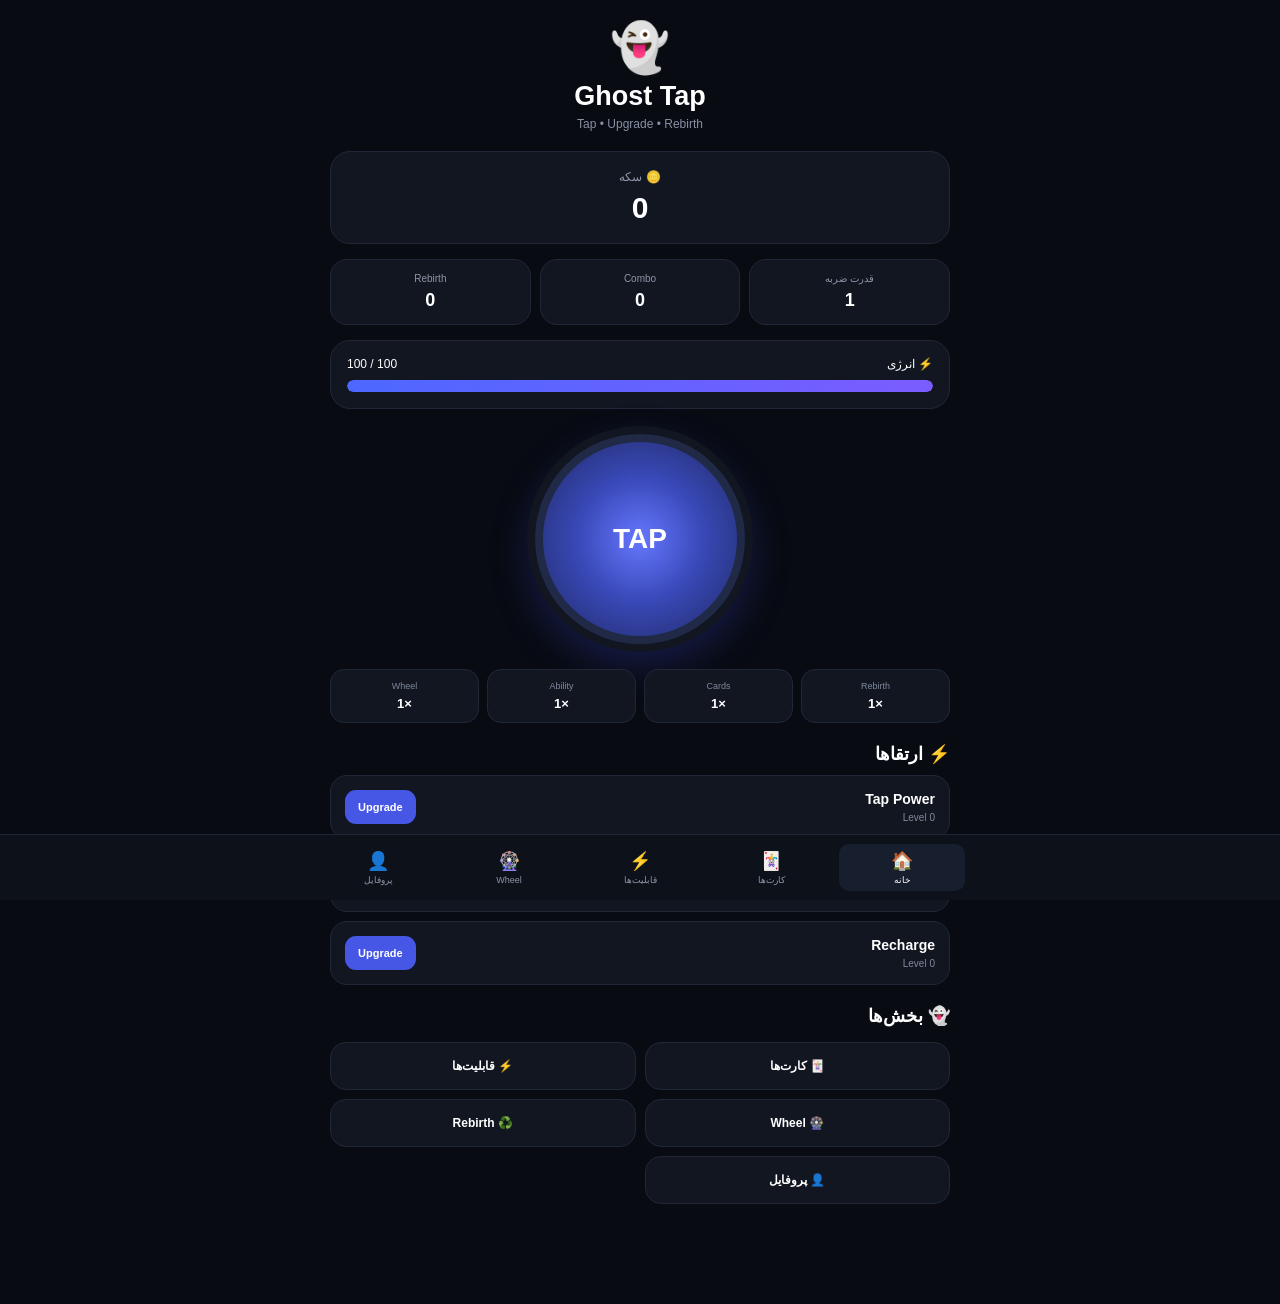
==== commit fb591bdc: "Update index.html" ====
--- a/index.html
+++ b/index.html
@@ -2,1665 +2,1697 @@
 <html lang="fa" dir="rtl">
 <head>
 <meta charset="UTF-8">
-<meta name="viewport" content="width=device-width,initial-scale=1.0,user-scalable=no">
+<meta name="viewport" content="width=device-width, initial-scale=1.0">
 <meta name="theme-color" content="#080b12">
-<title>Ghost Tap 👻</title>
+
+<title>Ghost Tap</title>
 
 <style>
+
 *{
   box-sizing:border-box;
+  -webkit-tap-highlight-color:transparent;
+}
+
+html,
+body{
   margin:0;
   padding:0;
-  -webkit-tap-highlight-color:transparent;
-}
-
-body{
+  width:100%;
+  min-height:100%;
   background:#080b12;
   color:#fff;
-  font-family:Tahoma,Arial,sans-serif;
-  min-height:100vh;
-  padding-bottom:85px;
+  font-family:Arial,sans-serif;
+}
+
+body{
+  overflow-x:hidden;
+}
+
+button,
+a{
+  -webkit-tap-highlight-color:transparent;
 }
 
 button{
   font-family:inherit;
 }
 
-.container{
+
+/* =========================
+   BAN SCREEN
+========================= */
+
+#banScreen{
+  display:none;
+
+  position:fixed;
+  inset:0;
+
   width:100%;
-  max-width:520px;
+  height:100%;
+
+  z-index:2147483647;
+
+  background:
+    radial-gradient(
+      circle at 50% 0%,
+      #ff5555 0%,
+      #d40000 42%,
+      #650000 100%
+    );
+
+  color:#fff;
+
+  align-items:center;
+  justify-content:center;
+
+  text-align:center;
+
+  padding:20px;
+
+  overflow:hidden;
+
+  user-select:none;
+  touch-action:none;
+}
+
+#banScreen.active{
+  display:flex;
+}
+
+.banBox{
+  width:100%;
+  max-width:430px;
+
+  background:rgba(55,0,0,.65);
+
+  border:2px solid rgba(255,255,255,.25);
+
+  border-radius:28px;
+
+  padding:30px 20px;
+
+  box-shadow:
+    0 20px 80px rgba(0,0,0,.55);
+
+  backdrop-filter:blur(12px);
+
+  pointer-events:none;
+}
+
+.banIcon{
+  font-size:70px;
+  margin-bottom:14px;
+}
+
+.banTitle{
+  font-size:30px;
+  font-weight:900;
+  margin-bottom:18px;
+}
+
+.banText{
+  font-size:14px;
+  line-height:2;
+  color:#ffe8e8;
+}
+
+.banEmail{
+  margin-top:20px;
+
+  padding:14px 10px;
+
+  border-radius:14px;
+
+  background:rgba(0,0,0,.3);
+
+  border:1px solid rgba(255,255,255,.25);
+
+  font-size:14px;
+
+  font-weight:900;
+
+  direction:ltr;
+
+  word-break:break-word;
+}
+
+.banNote{
+  margin-top:16px;
+
+  color:#ffcaca;
+
+  font-size:11px;
+
+  line-height:1.8;
+}
+
+
+/* =========================
+   MAIN
+========================= */
+
+.app{
+  width:100%;
+  max-width:650px;
   margin:auto;
-  padding:14px;
-}
+
+  min-height:100vh;
+
+  padding:
+    20px
+    15px
+    100px;
+}
+
 
 /* HEADER */
+
 .header{
-  display:flex;
-  justify-content:space-between;
-  align-items:center;
-  margin-bottom:14px;
+  text-align:center;
+  margin-bottom:20px;
 }
 
 .logo{
-  font-size:22px;
+  font-size:48px;
+}
+
+.title{
+  font-size:27px;
   font-weight:900;
-}
-
-.logo span{
-  color:#7c5cff;
-}
-
-.profile-btn{
-  text-decoration:none;
-  color:#fff;
-  background:#171c29;
-  border:1px solid #292f40;
-  border-radius:13px;
-  padding:9px 13px;
-  font-size:13px;
-}
-
-/* COIN */
-.coin-card{
-  background:linear-gradient(145deg,#151a29,#0f131d);
-  border:1px solid #282f42;
-  border-radius:22px;
-  padding:20px;
+  margin-top:5px;
+}
+
+.subtitle{
+  color:#8791a5;
+  font-size:12px;
+  margin-top:5px;
+}
+
+
+/* COINS */
+
+.coins{
+  background:#111621;
+
+  border:1px solid #202838;
+
+  border-radius:20px;
+
+  padding:18px;
+
   text-align:center;
-  box-shadow:0 15px 40px rgba(0,0,0,.25);
-}
-
-.coin-label{
+
+  margin-bottom:15px;
+}
+
+.coins-label{
   color:#8d96a8;
   font-size:12px;
 }
 
-.coins{
-  font-size:34px;
+.coins-value{
+  font-size:30px;
   font-weight:900;
-  margin-top:5px;
-  direction:ltr;
-}
-
-.coin-symbol{
-  font-size:22px;
-}
+  margin-top:7px;
+}
+
 
 /* STATS */
+
 .stats{
   display:grid;
   grid-template-columns:repeat(3,1fr);
-  gap:8px;
-  margin-top:10px;
+
+  gap:9px;
+
+  margin-bottom:15px;
 }
 
 .stat{
   background:#111621;
-  border:1px solid #232a3a;
-  border-radius:15px;
-  padding:12px 6px;
+
+  border:1px solid #202838;
+
+  border-radius:17px;
+
+  padding:13px 5px;
+
   text-align:center;
 }
 
-.stat-title{
-  color:#7f899c;
+.stat-name{
+  color:#8d96a8;
   font-size:10px;
 }
 
 .stat-value{
-  font-size:15px;
+  font-size:18px;
   font-weight:900;
-  margin-top:5px;
-}
+  margin-top:6px;
+}
+
 
 /* ENERGY */
-.energy-box{
-  margin-top:12px;
+
+.energy-card{
   background:#111621;
-  border:1px solid #232a3a;
-  border-radius:16px;
-  padding:12px;
+
+  border:1px solid #202838;
+
+  border-radius:20px;
+
+  padding:16px;
+
+  margin-bottom:15px;
 }
 
 .energy-top{
   display:flex;
   justify-content:space-between;
-  color:#aeb6c5;
+
   font-size:12px;
-  margin-bottom:8px;
+
+  margin-bottom:9px;
 }
 
 .energy-bar{
-  height:10px;
-  background:#252b38;
-  border-radius:99px;
+  width:100%;
+  height:12px;
+
+  background:#080b12;
+
+  border-radius:20px;
+
   overflow:hidden;
 }
 
 .energy-fill{
   height:100%;
   width:100%;
-  background:linear-gradient(90deg,#48d7ff,#7c5cff);
+
+  background:linear-gradient(
+    90deg,
+    #4d68ff,
+    #7b5cff
+  );
+
+  border-radius:20px;
+
   transition:.2s;
 }
 
+
 /* TAP */
+
 .tap-area{
+  display:flex;
+
+  justify-content:center;
+  align-items:center;
+
+  margin:25px 0;
+}
+
+.tap-button{
+  width:210px;
+  height:210px;
+
+  border-radius:50%;
+
+  border:8px solid #202a46;
+
+  background:
+    radial-gradient(
+      circle,
+      #6677ff 0%,
+      #3949b8 45%,
+      #202862 100%
+    );
+
+  color:#fff;
+
+  font-size:28px;
+
+  font-weight:900;
+
+  box-shadow:
+    0 0 0 8px #111621,
+    0 15px 45px rgba(69,84,255,.3);
+
+  cursor:pointer;
+
+  user-select:none;
+
+  transition:.08s;
+}
+
+.tap-button:active{
+  transform:scale(.94);
+}
+
+
+/* MULTIPLIERS */
+
+.multipliers{
+  display:grid;
+  grid-template-columns:repeat(4,1fr);
+
+  gap:8px;
+
+  margin-bottom:15px;
+}
+
+.multiplier{
+  background:#111621;
+
+  border:1px solid #202838;
+
+  border-radius:14px;
+
+  padding:11px 4px;
+
   text-align:center;
-  padding:25px 0 20px;
-}
-
-.combo{
-  color:#9da7ba;
+}
+
+.multiplier-name{
+  color:#7f899c;
+  font-size:9px;
+}
+
+.multiplier-value{
   font-size:13px;
-  margin-bottom:13px;
-}
-
-.combo strong{
+  font-weight:900;
+
+  margin-top:5px;
+}
+
+
+/* UPGRADES */
+
+.section-title{
+  font-size:18px;
+  font-weight:900;
+
+  margin:20px 0 10px;
+}
+
+.upgrade{
+  background:#111621;
+
+  border:1px solid #202838;
+
+  border-radius:17px;
+
+  padding:14px;
+
+  margin-bottom:9px;
+
+  display:flex;
+
+  align-items:center;
+
+  justify-content:space-between;
+
+  gap:10px;
+}
+
+.upgrade-info{
+  min-width:0;
+}
+
+.upgrade-name{
+  font-size:14px;
+  font-weight:900;
+}
+
+.upgrade-level{
+  color:#7f899c;
+  font-size:10px;
+
+  margin-top:5px;
+}
+
+.upgrade button{
+  border:0;
+
+  border-radius:11px;
+
+  padding:11px 13px;
+
+  background:#4657e6;
+
   color:#fff;
-}
-
-.tap-button{
-  width:190px;
-  height:190px;
-  border:none;
-  border-radius:50%;
-  cursor:pointer;
-  background:radial-gradient(circle at 35% 25%,#a99aff,#654cff 45%,#3925a5);
-  box-shadow:
-    0 0 0 8px rgba(124,92,255,.08),
-    0 0 50px rgba(124,92,255,.28);
-  font-size:75px;
-  user-select:none;
-  transition:.08s;
-}
-
-.tap-button:active{
-  transform:scale(.91);
-}
-
-.tap-button.disabled{
-  filter:grayscale(1);
-  opacity:.55;
-}
-
-.tap-hint{
-  margin-top:15px;
-  color:#70798b;
+
+  font-weight:900;
+
   font-size:11px;
 }
 
-/* MULTIPLIERS */
-.multiplier-box{
-  margin-top:5px;
-  background:#101520;
-  border:1px solid #242b3b;
-  border-radius:16px;
-  padding:12px;
-}
-
-.multiplier-title{
-  font-size:11px;
-  color:#8993a7;
-  margin-bottom:8px;
-}
-
-.multiplier-grid{
+
+/* LINKS */
+
+.links{
   display:grid;
   grid-template-columns:repeat(2,1fr);
-  gap:7px;
-}
-
-.mult{
-  background:#171d2a;
-  border-radius:10px;
-  padding:8px;
-  font-size:10px;
-  color:#aab3c2;
-}
-
-.mult b{
+
+  gap:9px;
+
+  margin-top:15px;
+}
+
+.link{
+  display:block;
+
+  text-decoration:none;
+
   color:#fff;
-  display:block;
-  margin-top:3px;
-}
-
-/* UPGRADES */
-.section-title{
-  margin:20px 0 10px;
-  font-size:17px;
+
+  background:#111621;
+
+  border:1px solid #202838;
+
+  border-radius:16px;
+
+  padding:16px 10px;
+
+  text-align:center;
+
+  font-size:12px;
+
   font-weight:900;
 }
 
-.upgrades{
-  display:grid;
-  gap:9px;
-}
-
-.upgrade{
-  background:#111621;
-  border:1px solid #242b3b;
-  border-radius:17px;
-  padding:14px;
-}
-
-.upgrade-top{
-  display:flex;
-  justify-content:space-between;
-  align-items:center;
-}
-
-.upgrade-name{
-  font-size:14px;
-  font-weight:800;
-}
-
-.level{
-  color:#7d8799;
-  font-size:10px;
-}
-
-.upgrade-desc{
-  color:#7d8799;
-  font-size:10px;
-  margin:6px 0 10px;
-}
-
-.buy{
-  width:100%;
-  border:none;
-  border-radius:11px;
-  padding:11px;
-  background:#242bff;
-  color:#fff;
-  font-weight:900;
-  cursor:pointer;
-}
-
-.buy:disabled{
-  background:#252a35;
-  color:#666e7d;
-}
-
-/* QUICK */
-.quick{
-  display:grid;
-  grid-template-columns:repeat(2,1fr);
-  gap:9px;
-}
-
-.quick a{
-  text-decoration:none;
-  color:#fff;
-  background:#111621;
-  border:1px solid #242b3b;
-  border-radius:15px;
-  padding:15px 10px;
-  text-align:center;
-  font-size:12px;
-}
-
-.quick-icon{
-  display:block;
-  font-size:23px;
-  margin-bottom:5px;
-}
-
-/* FLOAT */
-.float-coin{
-  position:fixed;
-  pointer-events:none;
-  font-weight:900;
-  color:#ffd95a;
-  animation:floatUp .8s ease-out forwards;
-  z-index:9999;
-}
-
-@keyframes floatUp{
-  from{
-    opacity:1;
-    transform:translateY(0) scale(1);
-  }
-  to{
-    opacity:0;
-    transform:translateY(-85px) scale(1.15);
-  }
-}
-
-/* TOAST */
-.toast{
-  position:fixed;
-  left:50%;
-  bottom:85px;
-  transform:translateX(-50%) translateY(20px);
-  background:#171d29;
-  border:1px solid #30384a;
-  color:#fff;
-  padding:11px 15px;
-  border-radius:13px;
-  font-size:11px;
-  opacity:0;
-  pointer-events:none;
-  transition:.25s;
-  z-index:9999;
-  white-space:nowrap;
-}
-
-.toast.show{
-  opacity:1;
-  transform:translateX(-50%) translateY(0);
-}
 
 /* NAV */
+
 .bottom-nav{
   position:fixed;
+
   bottom:0;
   left:0;
   right:0;
-  height:70px;
-  background:rgba(9,12,18,.96);
-  border-top:1px solid #222938;
-  display:flex;
-  justify-content:center;
+
   z-index:1000;
+
+  background:#0d111a;
+
+  border-top:1px solid #202838;
+
+  padding:
+    9px
+    10px
+    calc(9px + env(safe-area-inset-bottom));
 }
 
 .nav-inner{
   width:100%;
-  max-width:520px;
+  max-width:650px;
+
+  margin:auto;
+
   display:grid;
+
   grid-template-columns:repeat(5,1fr);
-}
-
-.bottom-nav a{
-  color:#687286;
+
+  gap:5px;
+}
+
+.nav-item{
   text-decoration:none;
+
+  color:#8d96a8;
+
   text-align:center;
+
   font-size:9px;
-  padding-top:10px;
-}
-
-.bottom-nav a.active{
-  color:#9b8cff;
+
+  padding:6px 2px;
+
+  border-radius:10px;
 }
 
 .nav-icon{
-  display:block;
-  font-size:21px;
+  font-size:18px;
   margin-bottom:3px;
 }
 
-@media(max-width:350px){
+.nav-item.active{
+  color:#fff;
+
+  background:#171e2d;
+}
+
+
+/* MOBILE */
+
+@media(max-width:420px){
+
+  .app{
+    padding-left:10px;
+    padding-right:10px;
+  }
+
   .tap-button{
-    width:165px;
-    height:165px;
-  }
-
-  .coins{
-    font-size:29px;
-  }
-}
+    width:185px;
+    height:185px;
+  }
+
+  .title{
+    font-size:24px;
+  }
+
+  .stats{
+    gap:6px;
+  }
+
+  .stat{
+    padding:11px 3px;
+  }
+
+}
+
 </style>
 </head>
 
+
 <body>
 
-<div class="container">
+
+<!-- =========================
+     BAN SCREEN
+========================= -->
+
+<div
+  id="banScreen"
+  aria-hidden="true"
+>
+
+  <div class="banBox">
+
+    <div class="banIcon">
+      🚫
+    </div>
+
+    <div class="banTitle">
+      شما بن شده‌اید!
+    </div>
+
+    <div class="banText">
+
+      دسترسی شما به Ghost Tap
+      به دلیل مسدود شدن حساب،
+      در حال حاضر امکان‌پذیر نیست.
+
+      <br><br>
+
+      اگر فکر می‌کنید این مسدودیت اشتباه است،
+      برای بررسی و درخواست رفع مسدودیت
+      با پشتیبانی رسمی Ghost Academy تماس بگیرید.
+
+    </div>
+
+    <div class="banEmail">
+      📧 ghostacademysupport@gmail.com
+    </div>
+
+    <div class="banNote">
+
+      پس از بررسی درخواست شما،
+      در صورت تأیید، مسدودیت برداشته خواهد شد.
+
+    </div>
+
+  </div>
+
+</div>
+
+
+<!-- =========================
+     GAME
+========================= -->
+
+<div class="app">
+
 
   <div class="header">
-    <div class="logo">Ghost <span>Tap</span> 👻</div>
-    <a class="profile-btn" href="profile.html">پروفایل 👤</a>
+
+    <div class="logo">
+      👻
+    </div>
+
+    <div class="title">
+      Ghost Tap
+    </div>
+
+    <div class="subtitle">
+      Tap • Upgrade • Rebirth
+    </div>
+
   </div>
 
-  <div class="coin-card">
-    <div class="coin-label">سکه‌های شما</div>
-    <div class="coins">
-      <span id="coins">0</span> 🪙
+
+  <!-- COINS -->
+
+  <div class="coins">
+
+    <div class="coins-label">
+      🪙 سکه
     </div>
+
+    <div
+      class="coins-value"
+      id="coins"
+    >
+      0
+    </div>
+
   </div>
 
+
+  <!-- STATS -->
+
   <div class="stats">
+
     <div class="stat">
-      <div class="stat-title">قدرت Tap</div>
-      <div class="stat-value" id="tapPower">1</div>
+
+      <div class="stat-name">
+        قدرت ضربه
+      </div>
+
+      <div
+        class="stat-value"
+        id="tapPower"
+      >
+        1
+      </div>
+
     </div>
 
+
     <div class="stat">
-      <div class="stat-title">Combo</div>
-      <div class="stat-value" id="combo">0</div>
+
+      <div class="stat-name">
+        Combo
+      </div>
+
+      <div
+        class="stat-value"
+        id="combo"
+      >
+        0
+      </div>
+
     </div>
 
+
     <div class="stat">
-      <div class="stat-title">Rebirth</div>
-      <div class="stat-value" id="rebirth">0</div>
+
+      <div class="stat-name">
+        Rebirth
+      </div>
+
+      <div
+        class="stat-value"
+        id="rebirths"
+      >
+        0
+      </div>
+
     </div>
+
   </div>
 
-  <div class="energy-box">
+
+  <!-- ENERGY -->
+
+  <div class="energy-card">
+
     <div class="energy-top">
-      <span>⚡ انرژی</span>
-      <span id="energyText">100 / 100</span>
+
+      <span>
+        ⚡ انرژی
+      </span>
+
+      <span>
+        <span id="energy">100</span>
+        /
+        <span id="maxEnergy">100</span>
+      </span>
+
     </div>
 
     <div class="energy-bar">
-      <div class="energy-fill" id="energyFill"></div>
+
+      <div
+        class="energy-fill"
+        id="energyFill"
+      ></div>
+
     </div>
+
   </div>
 
+
+  <!-- TAP -->
+
   <div class="tap-area">
 
-    <div class="combo">
-      Combo:
-      <strong id="comboText">×1</strong>
+    <button
+      class="tap-button"
+      id="tapButton"
+    >
+      TAP
+    </button>
+
+  </div>
+
+
+  <!-- MULTIPLIERS -->
+
+  <div class="multipliers">
+
+    <div class="multiplier">
+
+      <div class="multiplier-name">
+        Rebirth
+      </div>
+
+      <div
+        class="multiplier-value"
+        id="rebirthMultiplier"
+      >
+        ×1
+      </div>
+
     </div>
 
-    <button id="tapButton" class="tap-button">
-      👻
+
+    <div class="multiplier">
+
+      <div class="multiplier-name">
+        Cards
+      </div>
+
+      <div
+        class="multiplier-value"
+        id="cardsMultiplier"
+      >
+        ×1
+      </div>
+
+    </div>
+
+
+    <div class="multiplier">
+
+      <div class="multiplier-name">
+        Ability
+      </div>
+
+      <div
+        class="multiplier-value"
+        id="abilityMultiplier"
+      >
+        ×1
+      </div>
+
+    </div>
+
+
+    <div class="multiplier">
+
+      <div class="multiplier-name">
+        Wheel
+      </div>
+
+      <div
+        class="multiplier-value"
+        id="wheelMultiplier"
+      >
+        ×1
+      </div>
+
+    </div>
+
+  </div>
+
+
+  <!-- UPGRADES -->
+
+  <div class="section-title">
+    ⚡ ارتقاها
+  </div>
+
+
+  <div class="upgrade">
+
+    <div class="upgrade-info">
+
+      <div class="upgrade-name">
+        Tap Power
+      </div>
+
+      <div
+        class="upgrade-level"
+        id="tapLevel"
+      >
+        Level 0
+      </div>
+
+    </div>
+
+    <button id="upgradeTap">
+      Upgrade
     </button>
 
-    <div class="tap-hint">
-      برای دریافت سکه روی روح بزن
+  </div>
+
+
+  <div class="upgrade">
+
+    <div class="upgrade-info">
+
+      <div class="upgrade-name">
+        Energy Capacity
+      </div>
+
+      <div
+        class="upgrade-level"
+        id="energyLevel"
+      >
+        Level 0
+      </div>
+
     </div>
 
+    <button id="upgradeEnergy">
+      Upgrade
+    </button>
+
   </div>
 
-  <div class="multiplier-box">
-
-    <div class="multiplier-title">
-      ⚡ قدرت‌های فعال
+
+  <div class="upgrade">
+
+    <div class="upgrade-info">
+
+      <div class="upgrade-name">
+        Recharge
+      </div>
+
+      <div
+        class="upgrade-level"
+        id="rechargeLevel"
+      >
+        Level 0
+      </div>
+
     </div>
 
-    <div class="multiplier-grid">
-
-      <div class="mult">
-        Rebirth
-        <b id="rebirthMult">×1</b>
-      </div>
-
-      <div class="mult">
-        کارت‌ها
-        <b id="cardMult">×1</b>
-      </div>
-
-      <div class="mult">
-        قابلیت Tap
-        <b id="abilityTapMult">×1</b>
-      </div>
-
-      <div class="mult">
-        گردونه
-        <b id="wheelMult">×1</b>
-      </div>
-
-    </div>
+    <button id="upgradeRecharge">
+      Upgrade
+    </button>
+
   </div>
 
-  <div class="section-title">⬆️ ارتقاها</div>
-
-  <div class="upgrades">
-
-    <div class="upgrade">
-      <div class="upgrade-top">
-        <div class="upgrade-name">👆 قدرت Tap</div>
-        <div class="level" id="tapLevel">Lv.0</div>
-      </div>
-
-      <div class="upgrade-desc">
-        قدرت پایه هر Tap را افزایش می‌دهد.
-      </div>
-
-      <button class="buy" id="tapUpgrade">
-        خرید — 25 🪙
-      </button>
-    </div>
-
-    <div class="upgrade">
-      <div class="upgrade-top">
-        <div class="upgrade-name">⚡ ظرفیت انرژی</div>
-        <div class="level" id="energyLevel">Lv.0</div>
-      </div>
-
-      <div class="upgrade-desc">
-        ظرفیت انرژی را بیشتر می‌کند.
-      </div>
-
-      <button class="buy" id="energyUpgrade">
-        خرید — 100 🪙
-      </button>
-    </div>
-
-    <div class="upgrade">
-      <div class="upgrade-top">
-        <div class="upgrade-name">🔋 شارژ سریع</div>
-        <div class="level" id="rechargeLevel">Lv.0</div>
-      </div>
-
-      <div class="upgrade-desc">
-        سرعت برگشت انرژی را افزایش می‌دهد.
-      </div>
-
-      <button class="buy" id="rechargeUpgrade">
-        خرید — 150 🪙
-      </button>
-    </div>
-
+
+  <!-- LINKS -->
+
+  <div class="section-title">
+    👻 بخش‌ها
   </div>
 
-  <div class="section-title">🚀 بخش‌ها</div>
-
-  <div class="quick">
-
-    <a href="cards.html">
-      <span class="quick-icon">🃏</span>
+
+  <div class="links">
+
+    <a
+      class="link"
+      href="cards.html"
+    >
+      🃏 کارت‌ها
+    </a>
+
+    <a
+      class="link"
+      href="abilities.html"
+    >
+      ⚡ قابلیت‌ها
+    </a>
+
+    <a
+      class="link"
+      href="wheel.html"
+    >
+      🎡 Wheel
+    </a>
+
+    <a
+      class="link"
+      href="rebirth.html"
+    >
+      ♻️ Rebirth
+    </a>
+
+    <a
+      class="link"
+      href="profile.html"
+    >
+      👤 پروفایل
+    </a>
+
+  </div>
+
+
+</div>
+
+
+<!-- =========================
+     BOTTOM NAV
+========================= -->
+
+<div class="bottom-nav">
+
+  <div class="nav-inner">
+
+    <a
+      class="nav-item active"
+      href="index.html"
+    >
+
+      <div class="nav-icon">
+        🏠
+      </div>
+
+      خانه
+
+    </a>
+
+
+    <a
+      class="nav-item"
+      href="cards.html"
+    >
+
+      <div class="nav-icon">
+        🃏
+      </div>
+
       کارت‌ها
+
     </a>
 
-    <a href="abilities.html">
-      <span class="quick-icon">⚡</span>
+
+    <a
+      class="nav-item"
+      href="abilities.html"
+    >
+
+      <div class="nav-icon">
+        ⚡
+      </div>
+
       قابلیت‌ها
+
     </a>
 
-    <a href="wheel.html">
-      <span class="quick-icon">🎡</span>
-      گردونه
+
+    <a
+      class="nav-item"
+      href="wheel.html"
+    >
+
+      <div class="nav-icon">
+        🎡
+      </div>
+
+      Wheel
+
     </a>
 
-    <a href="rebirth.html">
-      <span class="quick-icon">♻️</span>
-      Rebirth
+
+    <a
+      class="nav-item"
+      href="profile.html"
+    >
+
+      <div class="nav-icon">
+        👤
+      </div>
+
+      پروفایل
+
     </a>
 
   </div>
 
 </div>
 
-<div class="toast" id="toast"></div>
-
-<div class="bottom-nav">
-
-  <div class="nav-inner">
-
-    <a href="index.html" class="active">
-      <span class="nav-icon">🏠</span>
-      خانه
-    </a>
-
-    <a href="cards.html">
-      <span class="nav-icon">🃏</span>
-      کارت
-    </a>
-
-    <a href="abilities.html">
-      <span class="nav-icon">⚡</span>
-      قابلیت
-    </a>
-
-    <a href="wheel.html">
-      <span class="nav-icon">🎡</span>
-      گردونه
-    </a>
-
-    <a href="profile.html">
-      <span class="nav-icon">👤</span>
-      پروفایل
-    </a>
-
-  </div>
-
-</div>
 
 <script>
 
-/* =========================================================
-   GHOST TAP — CORE ENGINE
-   ========================================================= */
+/* =========================
+   STORAGE
+========================= */
 
 const STORAGE = {
 
-  coins: "ghostCoins",
-  energy: "ghostEnergy",
-  maxEnergy: "ghostMaxEnergy",
-
-  tapPower: "ghostTapPower",
-
-  combo: "ghostCombo",
-
-  rebirths: "ghostRebirths",
-
-  xp: "ghostXP",
-
-  tapLevel: "ghostTapLevel",
-  energyLevel: "ghostEnergyLevel",
-  rechargeLevel: "ghostRechargeLevel",
-
-  totalTaps: "ghostTotalTaps",
-  totalCoins: "ghostTotalCoins",
-
-  cards: "ghostCards",
-  abilities: "ghostAbilities",
-
-  wheelItems: "ghostWheelItems"
+  coins:"ghostCoins",
+
+  energy:"ghostEnergy",
+
+  maxEnergy:"ghostMaxEnergy",
+
+  tapPower:"ghostTapPower",
+
+  combo:"ghostCombo",
+
+  rebirths:"ghostRebirths",
+
+  xp:"ghostXP",
+
+  tapLevel:"ghostTapLevel",
+
+  energyLevel:"ghostEnergyLevel",
+
+  rechargeLevel:"ghostRechargeLevel",
+
+  totalTaps:"ghostTotalTaps",
+
+  totalCoins:"ghostTotalCoins",
+
+  cards:"ghostCards",
+
+  abilities:"ghostAbilities",
+
+  wheelItems:"ghostWheelItems"
 
 };
 
 
-/* =========================================================
-   DEFAULT VALUES
-   ========================================================= */
-
 const DEFAULTS = {
 
-  coins: 0,
-  energy: 100,
-  maxEnergy: 100,
-
-  tapPower: 1,
-
-  combo: 0,
-
-  rebirths: 0,
-
-  xp: 0,
-
-  tapLevel: 0,
-  energyLevel: 0,
-  rechargeLevel: 0,
-
-  totalTaps: 0,
-  totalCoins: 0
+  coins:0,
+
+  energy:100,
+
+  maxEnergy:100,
+
+  tapPower:1,
+
+  combo:0,
+
+  rebirths:0,
+
+  xp:0,
+
+  tapLevel:0,
+
+  energyLevel:0,
+
+  rechargeLevel:0,
+
+  totalTaps:0,
+
+  totalCoins:0
 
 };
 
 
-/* =========================================================
+const BAN_KEY =
+  "ghostPlayerBanned";
+
+
+/* =========================
+   BAN SYSTEM
+========================= */
+
+function isBanned(){
+
+  return (
+    localStorage.getItem(BAN_KEY)
+    === "true"
+  );
+
+}
+
+
+function checkBan(){
+
+  const banScreen =
+    document.getElementById(
+      "banScreen"
+    );
+
+  if(!banScreen){
+    return false;
+  }
+
+  if(isBanned()){
+
+    banScreen.classList.add(
+      "active"
+    );
+
+    banScreen.setAttribute(
+      "aria-hidden",
+      "false"
+    );
+
+    document.body.style.overflow =
+      "hidden";
+
+    document.documentElement.style.overflow =
+      "hidden";
+
+    return true;
+
+  }
+
+
+  banScreen.classList.remove(
+    "active"
+  );
+
+  banScreen.setAttribute(
+    "aria-hidden",
+    "true"
+  );
+
+  document.body.style.overflow =
+    "";
+
+  document.documentElement.style.overflow =
+    "";
+
+  return false;
+
+}
+
+
+checkBan();
+
+
+/* اگر Admin در تب دیگری بن کند */
+
+window.addEventListener(
+  "storage",
+  function(event){
+
+    if(
+      event.key === BAN_KEY
+    ){
+
+      checkBan();
+
+    }
+
+  }
+);
+
+
+/* جلوگیری از تعامل با بازی هنگام بن */
+
+document.addEventListener(
+  "click",
+  function(event){
+
+    if(!isBanned()){
+      return;
+    }
+
+    const banScreen =
+      document.getElementById(
+        "banScreen"
+      );
+
+    if(
+      banScreen &&
+      !banScreen.contains(
+        event.target
+      )
+    ){
+
+      event.preventDefault();
+
+      event.stopPropagation();
+
+      event.stopImmediatePropagation();
+
+    }
+
+  },
+  true
+);
+
+
+document.addEventListener(
+  "touchstart",
+  function(event){
+
+    if(!isBanned()){
+      return;
+    }
+
+    const banScreen =
+      document.getElementById(
+        "banScreen"
+      );
+
+    if(
+      banScreen &&
+      !banScreen.contains(
+        event.target
+      )
+    ){
+
+      event.preventDefault();
+
+      event.stopPropagation();
+
+    }
+
+  },
+  {
+    capture:true,
+    passive:false
+  }
+);
+
+
+/* =========================
    HELPERS
-   ========================================================= */
-
-function getNumber(key, fallback = 0){
-
-  const value = Number(localStorage.getItem(key));
-
-  return Number.isFinite(value)
-    ? value
-    : fallback;
-}
-
-
-function setNumber(key, value){
-
-  localStorage.setItem(key, String(value));
-
-}
-
-
-function formatNumber(number){
-
-  number = Number(number) || 0;
-
-  if(number >= 1e18)
-    return (number / 1e18).toFixed(2) + "Qi";
-
-  if(number >= 1e15)
-    return (number / 1e15).toFixed(2) + "Qa";
-
-  if(number >= 1e12)
-    return (number / 1e12).toFixed(2) + "T";
-
-  if(number >= 1e9)
-    return (number / 1e9).toFixed(2) + "B";
-
-  if(number >= 1e6)
-    return (number / 1e6).toFixed(2) + "M";
-
-  if(number >= 1e3)
-    return (number / 1e3).toFixed(2) + "K";
-
-  return Math.floor(number).toLocaleString("en-US");
-}
-
-
-/* =========================================================
-   INITIALIZE
-   ========================================================= */
+========================= */
+
+function getNumber(
+  key,
+  fallback
+){
+
+  const value =
+    Number(
+      localStorage.getItem(key)
+    );
+
+  if(
+    !Number.isFinite(value)
+  ){
+
+    return fallback;
+
+  }
+
+  return value;
+
+}
+
+
+function setNumber(
+  key,
+  value
+){
+
+  if(
+    !Number.isFinite(value)
+  ){
+
+    return;
+
+  }
+
+  localStorage.setItem(
+    key,
+    String(value)
+  );
+
+}
+
+
+/* =========================
+   INITIAL DATA
+========================= */
 
 function initializeGame(){
 
-  Object.keys(DEFAULTS).forEach(keyName => {
-
-    const storageKey = STORAGE[keyName];
-
-    if(localStorage.getItem(storageKey) === null){
-
-      setNumber(
-        storageKey,
-        DEFAULTS[keyName]
-      );
-
-    }
-
-  });
-
-
-  if(localStorage.getItem(STORAGE.energy) === null){
+  if(
+    localStorage.getItem(
+      STORAGE.coins
+    ) === null
+  ){
+
+    setNumber(
+      STORAGE.coins,
+      DEFAULTS.coins
+    );
+
+  }
+
+
+  if(
+    localStorage.getItem(
+      STORAGE.energy
+    ) === null
+  ){
 
     setNumber(
       STORAGE.energy,
-      getNumber(STORAGE.maxEnergy,100)
-    );
-
-  }
-
-}
-
-
-/* =========================================================
-   REBIRTH MULTIPLIER
-   ========================================================= */
+      DEFAULTS.energy
+    );
+
+  }
+
+
+  if(
+    localStorage.getItem(
+      STORAGE.maxEnergy
+    ) === null
+  ){
+
+    setNumber(
+      STORAGE.maxEnergy,
+      DEFAULTS.maxEnergy
+    );
+
+  }
+
+
+  if(
+    localStorage.getItem(
+      STORAGE.tapPower
+    ) === null
+  ){
+
+    setNumber(
+      STORAGE.tapPower,
+      DEFAULTS.tapPower
+    );
+
+  }
+
+
+  if(
+    localStorage.getItem(
+      STORAGE.combo
+    ) === null
+  ){
+
+    setNumber(
+      STORAGE.combo,
+      DEFAULTS.combo
+    );
+
+  }
+
+
+  if(
+    localStorage.getItem(
+      STORAGE.rebirths
+    ) === null
+  ){
+
+    setNumber(
+      STORAGE.rebirths,
+      DEFAULTS.rebirths
+    );
+
+  }
+
+
+  if(
+    localStorage.getItem(
+      STORAGE.xp
+    ) === null
+  ){
+
+    setNumber(
+      STORAGE.xp,
+      DEFAULTS.xp
+    );
+
+  }
+
+
+  if(
+    localStorage.getItem(
+      STORAGE.tapLevel
+    ) === null
+  ){
+
+    setNumber(
+      STORAGE.tapLevel,
+      DEFAULTS.tapLevel
+    );
+
+  }
+
+
+  if(
+    localStorage.getItem(
+      STORAGE.energyLevel
+    ) === null
+  ){
+
+    setNumber(
+      STORAGE.energyLevel,
+      DEFAULTS.energyLevel
+    );
+
+  }
+
+
+  if(
+    localStorage.getItem(
+      STORAGE.rechargeLevel
+    ) === null
+  ){
+
+    setNumber(
+      STORAGE.rechargeLevel,
+      DEFAULTS.rechargeLevel
+    );
+
+  }
+
+
+  if(
+    localStorage.getItem(
+      STORAGE.totalTaps
+    ) === null
+  ){
+
+    setNumber(
+      STORAGE.totalTaps,
+      DEFAULTS.totalTaps
+    );
+
+  }
+
+
+  if(
+    localStorage.getItem(
+      STORAGE.totalCoins
+    ) === null
+  ){
+
+    setNumber(
+      STORAGE.totalCoins,
+      DEFAULTS.totalCoins
+    );
+
+  }
+
+}
+
+
+initializeGame();
+
+
+/* =========================
+   MULTIPLIERS
+========================= */
 
 function getRebirthMultiplier(){
 
-  const rebirth = getNumber(
-    STORAGE.rebirths,
-    0
-  );
-
-  if(rebirth <= 0)
+  const rebirths =
+    getNumber(
+      STORAGE.rebirths,
+      0
+    );
+
+  if(rebirths <= 0)
     return 1;
 
-  if(rebirth === 1)
+  if(rebirths === 1)
     return 2;
 
-  if(rebirth === 2)
+  if(rebirths === 2)
     return 3;
 
-  if(rebirth === 3)
+  if(rebirths === 3)
     return 5;
 
-  if(rebirth === 4)
+  if(rebirths >= 4)
     return 10;
 
-  return 10 + ((rebirth - 4) * 5);
-
-}
-
-
-/* =========================================================
-   CARDS
-   ========================================================= */
-
-function getCardMultiplier(){
-
-  try{
-
-    if(
-      window.GhostCards &&
-      typeof window.GhostCards.getActiveMultiplier === "function"
-    ){
-
-      return Number(
-        window.GhostCards.getActiveMultiplier()
-      ) || 1;
-
-    }
-
-  }catch(error){}
-
-  try{
-
-    const cards =
-      JSON.parse(
-        localStorage.getItem(STORAGE.cards) || "{}"
-      );
-
-    let multiplier = 1;
-
-    Object.values(cards).forEach(card => {
-
-      if(card && card.active){
-
-        const bonus =
-          Number(card.multiplier) || 0;
-
-        if(bonus > 0){
-
-          multiplier += bonus;
-
-        }
-
-      }
-
-    });
-
-    return multiplier;
-
-  }catch(error){
-
-    return 1;
-
-  }
-
-}
-
-
-/* =========================================================
-   WHEEL
-   ========================================================= */
+  return 1;
+
+}
+
+
+function getCardsMultiplier(){
+
+  return 1;
+
+}
+
+
+function getAbilityMultiplier(){
+
+  return 1;
+
+}
+
 
 function getWheelMultiplier(){
 
-  try{
-
-    if(
-      window.GhostWheel &&
-      typeof window.GhostWheel.getMultiplier === "function"
-    ){
-
-      return Number(
-        window.GhostWheel.getMultiplier()
-      ) || 1;
-
-    }
-
-  }catch(error){}
-
-
-  try{
-
-    const items =
-      JSON.parse(
-        localStorage.getItem(STORAGE.wheelItems) || "{}"
-      );
-
-    let bonus = 0;
-
-    Object.values(items).forEach(item => {
-
-      if(!item)
-        return;
-
-      const level =
-        Number(item.level || 1);
-
-      const multiplier =
-        Number(
-          item.multiplier ||
-          item.bonus ||
-          0
-        );
-
-      bonus += multiplier * level;
-
-    });
-
-    return 1 + (bonus / 100);
-
-  }catch(error){
-
-    return 1;
-
-  }
-
-}
-
-
-/* =========================================================
-   ABILITIES
-   ========================================================= */
-
-function getAbilityTapMultiplier(){
-
-  try{
-
-    if(
-      window.GhostAbilities &&
-      typeof window.GhostAbilities.getTapMultiplier === "function"
-    ){
-
-      return Number(
-        window.GhostAbilities.getTapMultiplier()
-      ) || 1;
-
-    }
-
-  }catch(error){}
-
   return 1;
 
 }
 
 
-function getAbilityCoinMultiplier(){
-
-  try{
-
-    if(
-      window.GhostAbilities &&
-      typeof window.GhostAbilities.getCoinMultiplier === "function"
-    ){
-
-      return Number(
-        window.GhostAbilities.getCoinMultiplier()
-      ) || 1;
-
-    }
-
-  }catch(error){}
-
-  return 1;
-
-}
-
-
-function getAbilityComboMultiplier(){
-
-  try{
-
-    if(
-      window.GhostAbilities &&
-      typeof window.GhostAbilities.getComboMultiplier === "function"
-    ){
-
-      return Number(
-        window.GhostAbilities.getComboMultiplier()
-      ) || 1;
-
-    }
-
-  }catch(error){}
-
-  return 1;
-
-}
-
-
-function getEnergyCostMultiplier(){
-
-  try{
-
-    if(
-      window.GhostAbilities &&
-      typeof window.GhostAbilities.getEnergyCostMultiplier === "function"
-    ){
-
-      return Number(
-        window.GhostAbilities.getEnergyCostMultiplier()
-      ) || 1;
-
-    }
-
-  }catch(error){}
-
-  return 1;
-
-}
-
-
-/* =========================================================
-   COMBO
-   ========================================================= */
-
-let comboTimer = null;
-
-
-function getComboMultiplier(){
-
-  const combo =
-    getNumber(STORAGE.combo,0);
-
-  const ability =
-    getAbilityComboMultiplier();
-
-  const base =
-    1 + Math.min(combo,50) * 0.05;
-
-  return base * ability;
-
-}
-
-
-function increaseCombo(){
-
-  let combo =
-    getNumber(STORAGE.combo,0);
-
-  combo++;
-
-  if(combo > 50)
-    combo = 50;
-
-  setNumber(
-    STORAGE.combo,
-    combo
-  );
-
-  clearTimeout(comboTimer);
-
-  comboTimer = setTimeout(() => {
-
-    setNumber(
-      STORAGE.combo,
-      0
-    );
-
-    updateUI();
-
-  },1800);
-
-}
-
-
-/* =========================================================
-   TAP REWARD
-   ========================================================= */
-
-function calculateTapReward(){
-
-  const basePower =
-    getNumber(
-      STORAGE.tapPower,
-      1
-    );
-
-  const rebirth =
-    getRebirthMultiplier();
-
-  const cards =
-    getCardMultiplier();
-
-  const abilities =
-    getAbilityTapMultiplier();
-
-  const wheel =
-    getWheelMultiplier();
-
-  const combo =
-    getComboMultiplier();
-
-  const coinAbility =
-    getAbilityCoinMultiplier();
-
-  const reward =
-    basePower *
-    rebirth *
-    cards *
-    abilities *
-    wheel *
-    combo *
-    coinAbility;
-
-  return Math.max(
-    1,
-    Math.floor(reward)
-  );
-
-}
-
-
-/* =========================================================
-   TAP
-   ========================================================= */
-
-function tap(event){
-
-  let energy =
-    getNumber(
-      STORAGE.energy,
-      100
-    );
-
-  const energyCost =
-    getEnergyCostMultiplier();
-
-  const required =
-    Math.max(
-      0.1,
-      energyCost
-    );
-
-  if(energy < required){
-
-    showToast("⚡ انرژی کافی نیست");
-
+/* =========================
+   UPDATE UI
+========================= */
+
+function updateUI(){
+
+  if(isBanned()){
     return;
-
-  }
-
-
-  energy -= required;
-
-  if(energy < 0)
-    energy = 0;
-
-
-  setNumber(
-    STORAGE.energy,
-    energy
-  );
-
-
-  increaseCombo();
-
-
-  const reward =
-    calculateTapReward();
-
-
-  let coins =
-    getNumber(
-      STORAGE.coins,
-      0
-    );
-
-  coins += reward;
-
-  setNumber(
-    STORAGE.coins,
-    coins
-  );
-
-
-  let totalCoins =
-    getNumber(
-      STORAGE.totalCoins,
-      0
-    );
-
-  totalCoins += reward;
-
-  setNumber(
-    STORAGE.totalCoins,
-    totalCoins
-  );
-
-
-  let totalTaps =
-    getNumber(
-      STORAGE.totalTaps,
-      0
-    );
-
-  totalTaps++;
-
-  setNumber(
-    STORAGE.totalTaps,
-    totalTaps
-  );
-
-
-  let xp =
-    getNumber(
-      STORAGE.xp,
-      0
-    );
-
-  xp += Math.max(
-    1,
-    Math.floor(reward / 10)
-  );
-
-  setNumber(
-    STORAGE.xp,
-    xp
-  );
-
-
-  createFloatingCoin(
-    reward,
-    event
-  );
-
-
-  updateUI();
-
-}
-
-
-/* =========================================================
-   FLOATING COIN
-   ========================================================= */
-
-function createFloatingCoin(
-  amount,
-  event
-){
-
-  const element =
-    document.createElement("div");
-
-  element.className =
-    "float-coin";
-
-  element.textContent =
-    "+" + formatNumber(amount) + " 🪙";
-
-
-  let x =
-    window.innerWidth / 2;
-
-  let y =
-    window.innerHeight / 2;
-
-
-  if(event){
-
-    x =
-      event.clientX ||
-      x;
-
-    y =
-      event.clientY ||
-      y;
-
-  }
-
-
-  element.style.left =
-    (x - 35) + "px";
-
-  element.style.top =
-    (y - 20) + "px";
-
-
-  document.body.appendChild(
-    element
-  );
-
-
-  setTimeout(() => {
-
-    element.remove();
-
-  },850);
-
-}
-
-
-/* =========================================================
-   UPGRADE COSTS
-   ========================================================= */
-
-function getTapUpgradeCost(){
-
-  const level =
-    getNumber(
-      STORAGE.tapLevel,
-      0
-    );
-
-  return Math.floor(
-    25 * Math.pow(1.65,level)
-  );
-
-}
-
-
-function getEnergyUpgradeCost(){
-
-  const level =
-    getNumber(
-      STORAGE.energyLevel,
-      0
-    );
-
-  return Math.floor(
-    100 * Math.pow(1.75,level)
-  );
-
-}
-
-
-function getRechargeUpgradeCost(){
-
-  const level =
-    getNumber(
-      STORAGE.rechargeLevel,
-      0
-    );
-
-  return Math.floor(
-    150 * Math.pow(1.8,level)
-  );
-
-}
-
-
-/* =========================================================
-   BUY UPGRADE
-   ========================================================= */
-
-function spendCoins(cost){
-
-  let coins =
-    getNumber(
-      STORAGE.coins,
-      0
-    );
-
-  if(coins < cost){
-
-    showToast("🪙 سکه کافی نیست");
-
-    return false;
-
-  }
-
-  coins -= cost;
-
-  setNumber(
-    STORAGE.coins,
-    coins
-  );
-
-  return true;
-
-}
-
-
-function buyTapUpgrade(){
-
-  const cost =
-    getTapUpgradeCost();
-
-  if(!spendCoins(cost))
-    return;
-
-
-  let level =
-    getNumber(
-      STORAGE.tapLevel,
-      0
-    );
-
-  level++;
-
-  setNumber(
-    STORAGE.tapLevel,
-    level
-  );
-
-
-  let power =
-    getNumber(
-      STORAGE.tapPower,
-      1
-    );
-
-  power++;
-
-  setNumber(
-    STORAGE.tapPower,
-    power
-  );
-
-
-  showToast(
-    "👆 قدرت Tap افزایش یافت"
-  );
-
-  updateUI();
-
-}
-
-
-function buyEnergyUpgrade(){
-
-  const cost =
-    getEnergyUpgradeCost();
-
-  if(!spendCoins(cost))
-    return;
-
-
-  let level =
-    getNumber(
-      STORAGE.energyLevel,
-      0
-    );
-
-  level++;
-
-  setNumber(
-    STORAGE.energyLevel,
-    level
-  );
-
-
-  let max =
-    getNumber(
-      STORAGE.maxEnergy,
-      100
-    );
-
-  max += 10;
-
-  setNumber(
-    STORAGE.maxEnergy,
-    max
-  );
-
-
-  let energy =
-    getNumber(
-      STORAGE.energy,
-      0
-    );
-
-  energy += 10;
-
-  if(energy > max)
-    energy = max;
-
-  setNumber(
-    STORAGE.energy,
-    energy
-  );
-
-
-  showToast(
-    "⚡ ظرفیت انرژی افزایش یافت"
-  );
-
-  updateUI();
-
-}
-
-
-function buyRechargeUpgrade(){
-
-  const cost =
-    getRechargeUpgradeCost();
-
-  if(!spendCoins(cost))
-    return;
-
-
-  let level =
-    getNumber(
-      STORAGE.rechargeLevel,
-      0
-    );
-
-  level++;
-
-  setNumber(
-    STORAGE.rechargeLevel,
-    level
-  );
-
-
-  showToast(
-    "🔋 شارژ انرژی سریع‌تر شد"
-  );
-
-  updateUI();
-
-}
-
-
-/* =========================================================
-   ENERGY REGENERATION
-   ========================================================= */
-
-function regenerateEnergy(){
-
-  const max =
-    getNumber(
-      STORAGE.maxEnergy,
-      100
-    );
-
-  let energy =
-    getNumber(
-      STORAGE.energy,
-      max
-    );
-
-  if(energy >= max)
-    return;
-
-
-  const level =
-    getNumber(
-      STORAGE.rechargeLevel,
-      0
-    );
-
-
-  const amount =
-    1 +
-    Math.floor(level / 2);
-
-
-  energy += amount;
-
-
-  if(energy > max)
-    energy = max;
-
-
-  setNumber(
-    STORAGE.energy,
-    energy
-  );
-
-
-  updateUI();
-
-}
-
-
-/* =========================================================
-   TOAST
-   ========================================================= */
-
-let toastTimer = null;
-
-
-function showToast(message){
-
-  const toast =
-    document.getElementById("toast");
-
-  toast.textContent =
-    message;
-
-  toast.classList.add("show");
-
-  clearTimeout(toastTimer);
-
-  toastTimer =
-    setTimeout(() => {
-
-      toast.classList.remove("show");
-
-    },1800);
-
-}
-
-
-/* =========================================================
-   UPDATE UI
-   ========================================================= */
-
-function updateUI(){
+  }
+
 
   const coins =
     getNumber(
       STORAGE.coins,
-      0
-    );
+      DEFAULTS.coins
+    );
+
 
   const energy =
     getNumber(
       STORAGE.energy,
-      100
-    );
+      DEFAULTS.energy
+    );
+
 
   const maxEnergy =
-    getNumber(
-      STORAGE.maxEnergy,
-      100
-    );
-
-  const power =
+    Math.max(
+      1,
+      getNumber(
+        STORAGE.maxEnergy,
+        DEFAULTS.maxEnergy
+      )
+    );
+
+
+  const tapPower =
     getNumber(
       STORAGE.tapPower,
-      1
-    );
+      DEFAULTS.tapPower
+    );
+
 
   const combo =
     getNumber(
       STORAGE.combo,
-      0
-    );
-
-  const rebirth =
+      DEFAULTS.combo
+    );
+
+
+  const rebirths =
     getNumber(
       STORAGE.rebirths,
-      0
+      DEFAULTS.rebirths
+    );
+
+
+  const tapLevel =
+    getNumber(
+      STORAGE.tapLevel,
+      DEFAULTS.tapLevel
+    );
+
+
+  const energyLevel =
+    getNumber(
+      STORAGE.energyLevel,
+      DEFAULTS.energyLevel
+    );
+
+
+  const rechargeLevel =
+    getNumber(
+      STORAGE.rechargeLevel,
+      DEFAULTS.rechargeLevel
     );
 
 
   document.getElementById(
     "coins"
   ).textContent =
-    formatNumber(coins);
+    Math.floor(coins);
+
+
+  document.getElementById(
+    "energy"
+  ).textContent =
+    Math.floor(energy);
+
+
+  document.getElementById(
+    "maxEnergy"
+  ).textContent =
+    Math.floor(maxEnergy);
 
 
   document.getElementById(
     "tapPower"
   ).textContent =
-    formatNumber(power);
+    Math.floor(tapPower);
 
 
   document.getElementById(
     "combo"
   ).textContent =
-    combo;
+    Math.floor(combo);
 
 
   document.getElementById(
-    "comboText"
+    "rebirths"
   ).textContent =
-    "×" +
-    getComboMultiplier().toFixed(2);
+    Math.floor(rebirths);
 
 
   document.getElementById(
-    "rebirth"
+    "tapLevel"
   ).textContent =
-    rebirth;
+    "Level " + tapLevel;
 
 
   document.getElementById(
-    "energyText"
+    "energyLevel"
   ).textContent =
-    Math.floor(energy) +
-    " / " +
-    maxEnergy;
-
-
-  const percent =
+    "Level " + energyLevel;
+
+
+  document.getElementById(
+    "rechargeLevel"
+  ).textContent =
+    "Level " + rechargeLevel;
+
+
+  const percentage =
     Math.max(
       0,
       Math.min(
@@ -1673,150 +1705,179 @@
   document.getElementById(
     "energyFill"
   ).style.width =
-    percent + "%";
+    percentage + "%";
 
 
   document.getElementById(
-    "tapLevel"
-  ).textContent =
-    "Lv." +
-    getNumber(
-      STORAGE.tapLevel,
-      0
-    );
-
-
-  document.getElementById(
-    "energyLevel"
-  ).textContent =
-    "Lv." +
-    getNumber(
-      STORAGE.energyLevel,
-      0
-    );
-
-
-  document.getElementById(
-    "rechargeLevel"
-  ).textContent =
-    "Lv." +
-    getNumber(
-      STORAGE.rechargeLevel,
-      0
-    );
-
-
-  document.getElementById(
-    "rebirthMult"
+    "rebirthMultiplier"
   ).textContent =
     "×" +
-    getRebirthMultiplier().toFixed(2);
+    getRebirthMultiplier();
 
 
   document.getElementById(
-    "cardMult"
+    "cardsMultiplier"
   ).textContent =
     "×" +
-    getCardMultiplier().toFixed(2);
+    getCardsMultiplier();
 
 
   document.getElementById(
-    "abilityTapMult"
+    "abilityMultiplier"
   ).textContent =
     "×" +
-    getAbilityTapMultiplier().toFixed(2);
+    getAbilityMultiplier();
 
 
   document.getElementById(
-    "wheelMult"
+    "wheelMultiplier"
   ).textContent =
     "×" +
-    getWheelMultiplier().toFixed(2);
-
-
-  const tapCost =
-    getTapUpgradeCost();
-
-  const energyCost =
-    getEnergyUpgradeCost();
-
-  const rechargeCost =
-    getRechargeUpgradeCost();
-
-
-  updateBuyButton(
-    "tapUpgrade",
-    tapCost
-  );
-
-  updateBuyButton(
-    "energyUpgrade",
-    energyCost
-  );
-
-  updateBuyButton(
-    "rechargeUpgrade",
-    rechargeCost
-  );
-
-
-  const tapButton =
-    document.getElementById(
-      "tapButton"
-    );
-
-
-  if(energy < getEnergyCostMultiplier()){
-
-    tapButton.classList.add(
-      "disabled"
-    );
-
-  }else{
-
-    tapButton.classList.remove(
-      "disabled"
-    );
-
-  }
-
-}
-
-
-function updateBuyButton(
-  id,
-  cost
-){
-
-  const button =
-    document.getElementById(id);
-
-  const coins =
-    getNumber(
+    getWheelMultiplier();
+
+}
+
+
+/* =========================
+   TAP
+========================= */
+
+document
+.getElementById(
+  "tapButton"
+)
+.addEventListener(
+  "click",
+  function(){
+
+    if(checkBan()){
+      return;
+    }
+
+
+    let energy =
+      getNumber(
+        STORAGE.energy,
+        100
+      );
+
+
+    if(energy <= 0){
+
+      return;
+
+    }
+
+
+    const power =
+      getNumber(
+        STORAGE.tapPower,
+        1
+      );
+
+
+    const combo =
+      getNumber(
+        STORAGE.combo,
+        0
+      );
+
+
+    const rebirthMultiplier =
+      getRebirthMultiplier();
+
+
+    const cardsMultiplier =
+      getCardsMultiplier();
+
+
+    const abilityMultiplier =
+      getAbilityMultiplier();
+
+
+    const wheelMultiplier =
+      getWheelMultiplier();
+
+
+    let reward =
+      power *
+      rebirthMultiplier *
+      cardsMultiplier *
+      abilityMultiplier *
+      wheelMultiplier;
+
+
+    if(combo > 0){
+
+      reward +=
+        Math.floor(
+          combo * .1
+        );
+
+    }
+
+
+    reward =
+      Math.max(
+        1,
+        Math.floor(reward)
+      );
+
+
+    const coins =
+      getNumber(
+        STORAGE.coins,
+        0
+      );
+
+
+    setNumber(
       STORAGE.coins,
-      0
-    );
-
-
-  button.textContent =
-    "خرید — " +
-    formatNumber(cost) +
-    " 🪙";
-
-
-  button.disabled =
-    coins < cost;
-
-}
-
-
-/* =========================================================
-   STORAGE SYNC
-   ========================================================= */
-
-window.addEventListener(
-  "storage",
-  () => {
+      coins + reward
+    );
+
+
+    setNumber(
+      STORAGE.totalCoins,
+      getNumber(
+        STORAGE.totalCoins,
+        0
+      ) + reward
+    );
+
+
+    setNumber(
+      STORAGE.totalTaps,
+      getNumber(
+        STORAGE.totalTaps,
+        0
+      ) + 1
+    );
+
+
+    setNumber(
+      STORAGE.energy,
+      Math.max(
+        0,
+        energy - 1
+      )
+    );
+
+
+    setNumber(
+      STORAGE.combo,
+      combo + 1
+    );
+
+
+    setNumber(
+      STORAGE.xp,
+      getNumber(
+        STORAGE.xp,
+        0
+      ) + 1
+    );
+
 
     updateUI();
 
@@ -1824,27 +1885,341 @@
 );
 
 
-/* =========================================================
-   VISIBILITY SYNC
-   ========================================================= */
-
-document.addEventListener(
-  "visibilitychange",
-  () => {
-
-    if(!document.hidden){
+/* =========================
+   TAP UPGRADE
+========================= */
+
+document
+.getElementById(
+  "upgradeTap"
+)
+.addEventListener(
+  "click",
+  function(){
+
+    if(checkBan()){
+      return;
+    }
+
+
+    const level =
+      getNumber(
+        STORAGE.tapLevel,
+        0
+      );
+
+
+    const cost =
+      Math.floor(
+        100 *
+        Math.pow(
+          1.5,
+          level
+        )
+      );
+
+
+    const coins =
+      getNumber(
+        STORAGE.coins,
+        0
+      );
+
+
+    if(coins < cost){
+
+      alert(
+        "🪙 سکه کافی نیست!"
+      );
+
+      return;
+
+    }
+
+
+    setNumber(
+      STORAGE.coins,
+      coins - cost
+    );
+
+
+    setNumber(
+      STORAGE.tapLevel,
+      level + 1
+    );
+
+
+    setNumber(
+      STORAGE.tapPower,
+      getNumber(
+        STORAGE.tapPower,
+        1
+      ) + 1
+    );
+
+
+    updateUI();
+
+  }
+);
+
+
+/* =========================
+   ENERGY UPGRADE
+========================= */
+
+document
+.getElementById(
+  "upgradeEnergy"
+)
+.addEventListener(
+  "click",
+  function(){
+
+    if(checkBan()){
+      return;
+    }
+
+
+    const level =
+      getNumber(
+        STORAGE.energyLevel,
+        0
+      );
+
+
+    const cost =
+      Math.floor(
+        150 *
+        Math.pow(
+          1.5,
+          level
+        )
+      );
+
+
+    const coins =
+      getNumber(
+        STORAGE.coins,
+        0
+      );
+
+
+    if(coins < cost){
+
+      alert(
+        "🪙 سکه کافی نیست!"
+      );
+
+      return;
+
+    }
+
+
+    setNumber(
+      STORAGE.coins,
+      coins - cost
+    );
+
+
+    setNumber(
+      STORAGE.energyLevel,
+      level + 1
+    );
+
+
+    setNumber(
+      STORAGE.maxEnergy,
+      getNumber(
+        STORAGE.maxEnergy,
+        100
+      ) + 10
+    );
+
+
+    updateUI();
+
+  }
+);
+
+
+/* =========================
+   RECHARGE UPGRADE
+========================= */
+
+document
+.getElementById(
+  "upgradeRecharge"
+)
+.addEventListener(
+  "click",
+  function(){
+
+    if(checkBan()){
+      return;
+    }
+
+
+    const level =
+      getNumber(
+        STORAGE.rechargeLevel,
+        0
+      );
+
+
+    const cost =
+      Math.floor(
+        200 *
+        Math.pow(
+          1.6,
+          level
+        )
+      );
+
+
+    const coins =
+      getNumber(
+        STORAGE.coins,
+        0
+      );
+
+
+    if(coins < cost){
+
+      alert(
+        "🪙 سکه کافی نیست!"
+      );
+
+      return;
+
+    }
+
+
+    setNumber(
+      STORAGE.coins,
+      coins - cost
+    );
+
+
+    setNumber(
+      STORAGE.rechargeLevel,
+      level + 1
+    );
+
+
+    updateUI();
+
+  }
+);
+
+
+/* =========================
+   ENERGY RECHARGE
+========================= */
+
+setInterval(
+  function(){
+
+    if(isBanned()){
+      return;
+    }
+
+
+    const energy =
+      getNumber(
+        STORAGE.energy,
+        100
+      );
+
+
+    const maxEnergy =
+      getNumber(
+        STORAGE.maxEnergy,
+        100
+      );
+
+
+    if(
+      energy >= maxEnergy
+    ){
+
+      return;
+
+    }
+
+
+    const rechargeLevel =
+      getNumber(
+        STORAGE.rechargeLevel,
+        0
+      );
+
+
+    const amount =
+      Math.max(
+        1,
+        1 + rechargeLevel
+      );
+
+
+    setNumber(
+      STORAGE.energy,
+      Math.min(
+        maxEnergy,
+        energy + amount
+      )
+    );
+
+
+    updateUI();
+
+  },
+  1000
+);
+
+
+/* =========================
+   COMBO RESET
+========================= */
+
+setInterval(
+  function(){
+
+    if(isBanned()){
+      return;
+    }
+
+
+    const combo =
+      getNumber(
+        STORAGE.combo,
+        0
+      );
+
+
+    if(combo > 0){
+
+      setNumber(
+        STORAGE.combo,
+        Math.max(
+          0,
+          combo - 1
+        )
+      );
+
 
       updateUI();
 
     }
 
-  }
+  },
+  3000
 );
 
 
-/* =========================================================
-   GLOBAL API
-   ========================================================= */
+/* =========================
+   GHOST TAP API
+========================= */
 
 window.GhostTap = {
 
@@ -1858,7 +2233,14 @@
   getEnergy(){
     return getNumber(
       STORAGE.energy,
-      0
+      100
+    );
+  },
+
+  getMaxEnergy(){
+    return getNumber(
+      STORAGE.maxEnergy,
+      100
     );
   },
 
@@ -1876,82 +2258,41 @@
     );
   },
 
-  getRebirthMultiplier,
-
-  getCardMultiplier,
-
-  getWheelMultiplier,
-
-  getAbilityTapMultiplier,
-
-  getAbilityCoinMultiplier,
-
-  getAbilityComboMultiplier,
-
-  calculateTapReward,
-
-  updateUI
+  getTapLevel(){
+    return getNumber(
+      STORAGE.tapLevel,
+      0
+    );
+  },
+
+  isBanned(){
+
+    return isBanned();
+
+  },
+
+  updateUI(){
+
+    if(
+      !checkBan()
+    ){
+
+      updateUI();
+
+    }
+
+  }
 
 };
 
 
-/* =========================================================
-   EVENTS
-   ========================================================= */
-
-document
-  .getElementById("tapButton")
-  .addEventListener(
-    "click",
-    tap
-  );
-
-
-document
-  .getElementById("tapUpgrade")
-  .addEventListener(
-    "click",
-    buyTapUpgrade
-  );
-
-
-document
-  .getElementById("energyUpgrade")
-  .addEventListener(
-    "click",
-    buyEnergyUpgrade
-  );
-
-
-document
-  .getElementById("rechargeUpgrade")
-  .addEventListener(
-    "click",
-    buyRechargeUpgrade
-  );
-
-
-/* =========================================================
-   START
-   ========================================================= */
-
-initializeGame();
+/* =========================
+   FIRST UI UPDATE
+========================= */
 
 updateUI();
 
-
-setInterval(
-  regenerateEnergy,
-  1000
-);
-
-
-setInterval(
-  updateUI,
-  1000
-);
-
 </script>
 
 </body>
-    </html>
+  </html>
